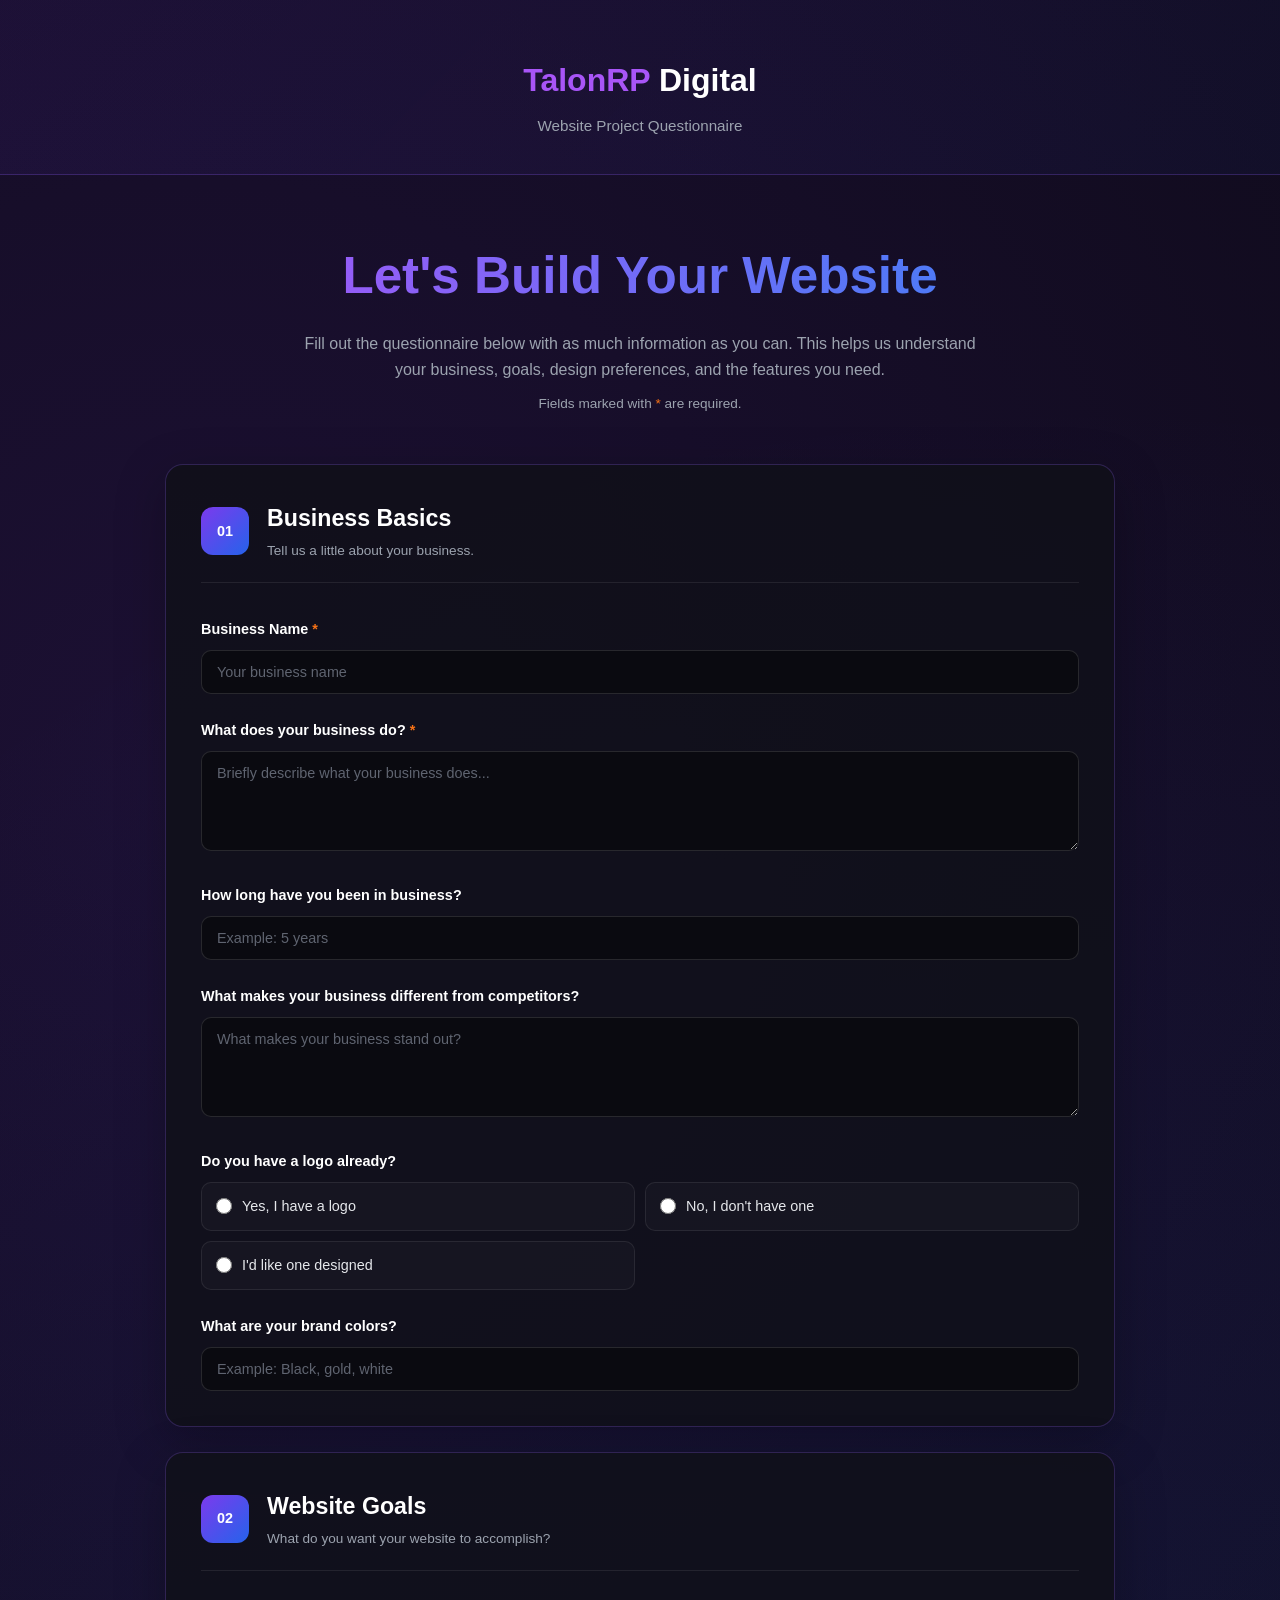
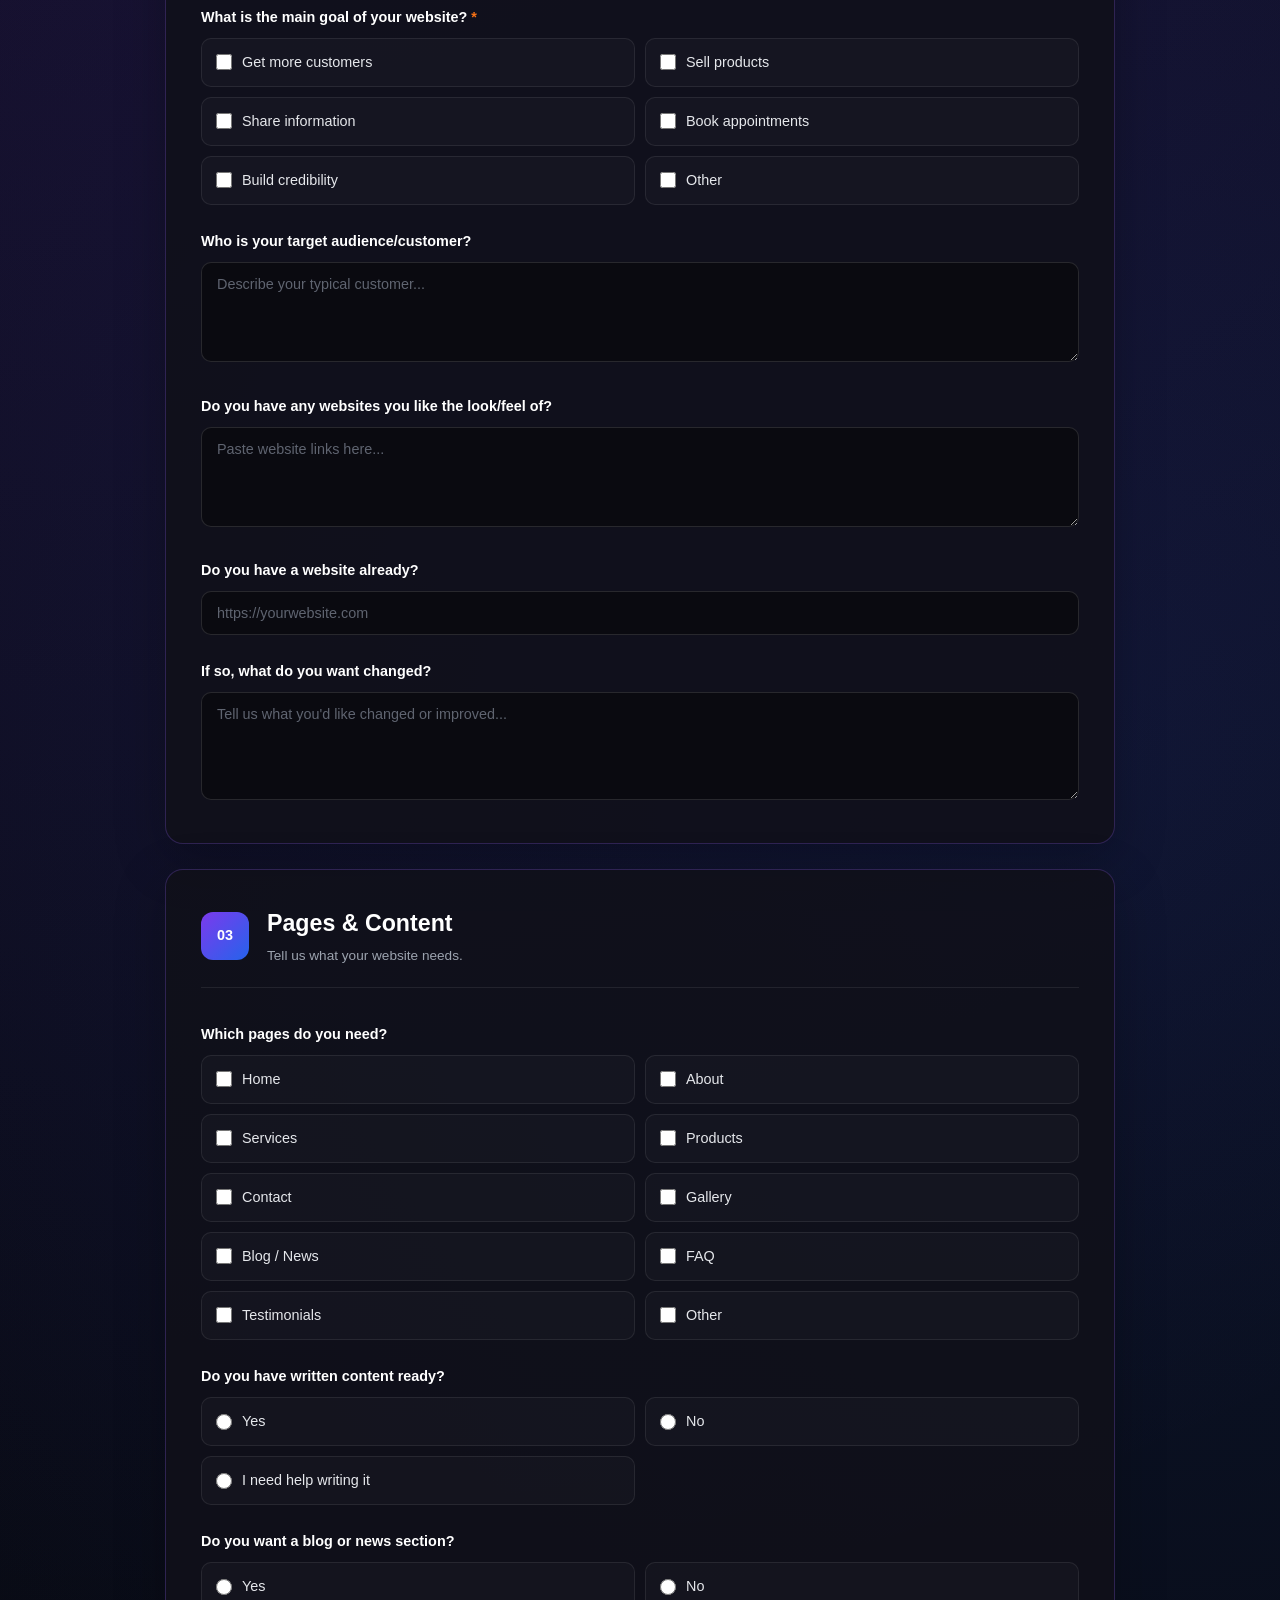
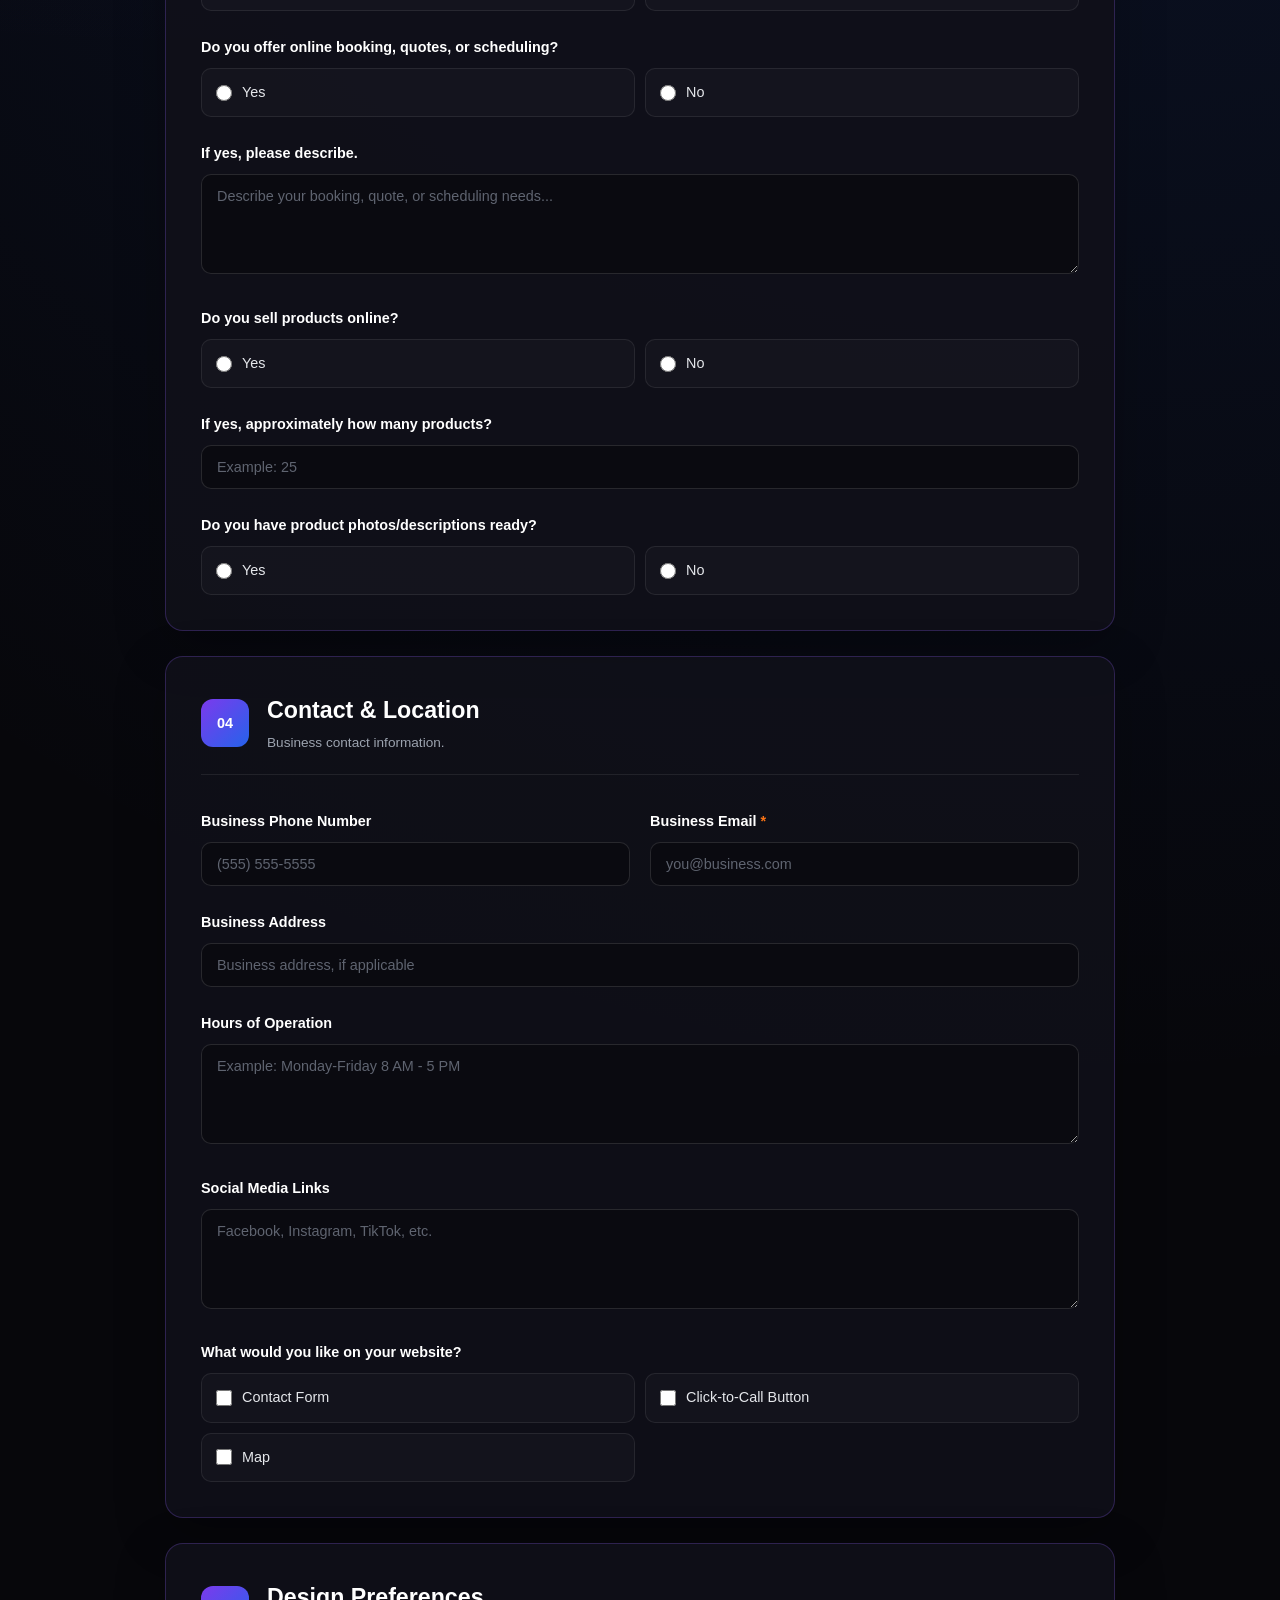
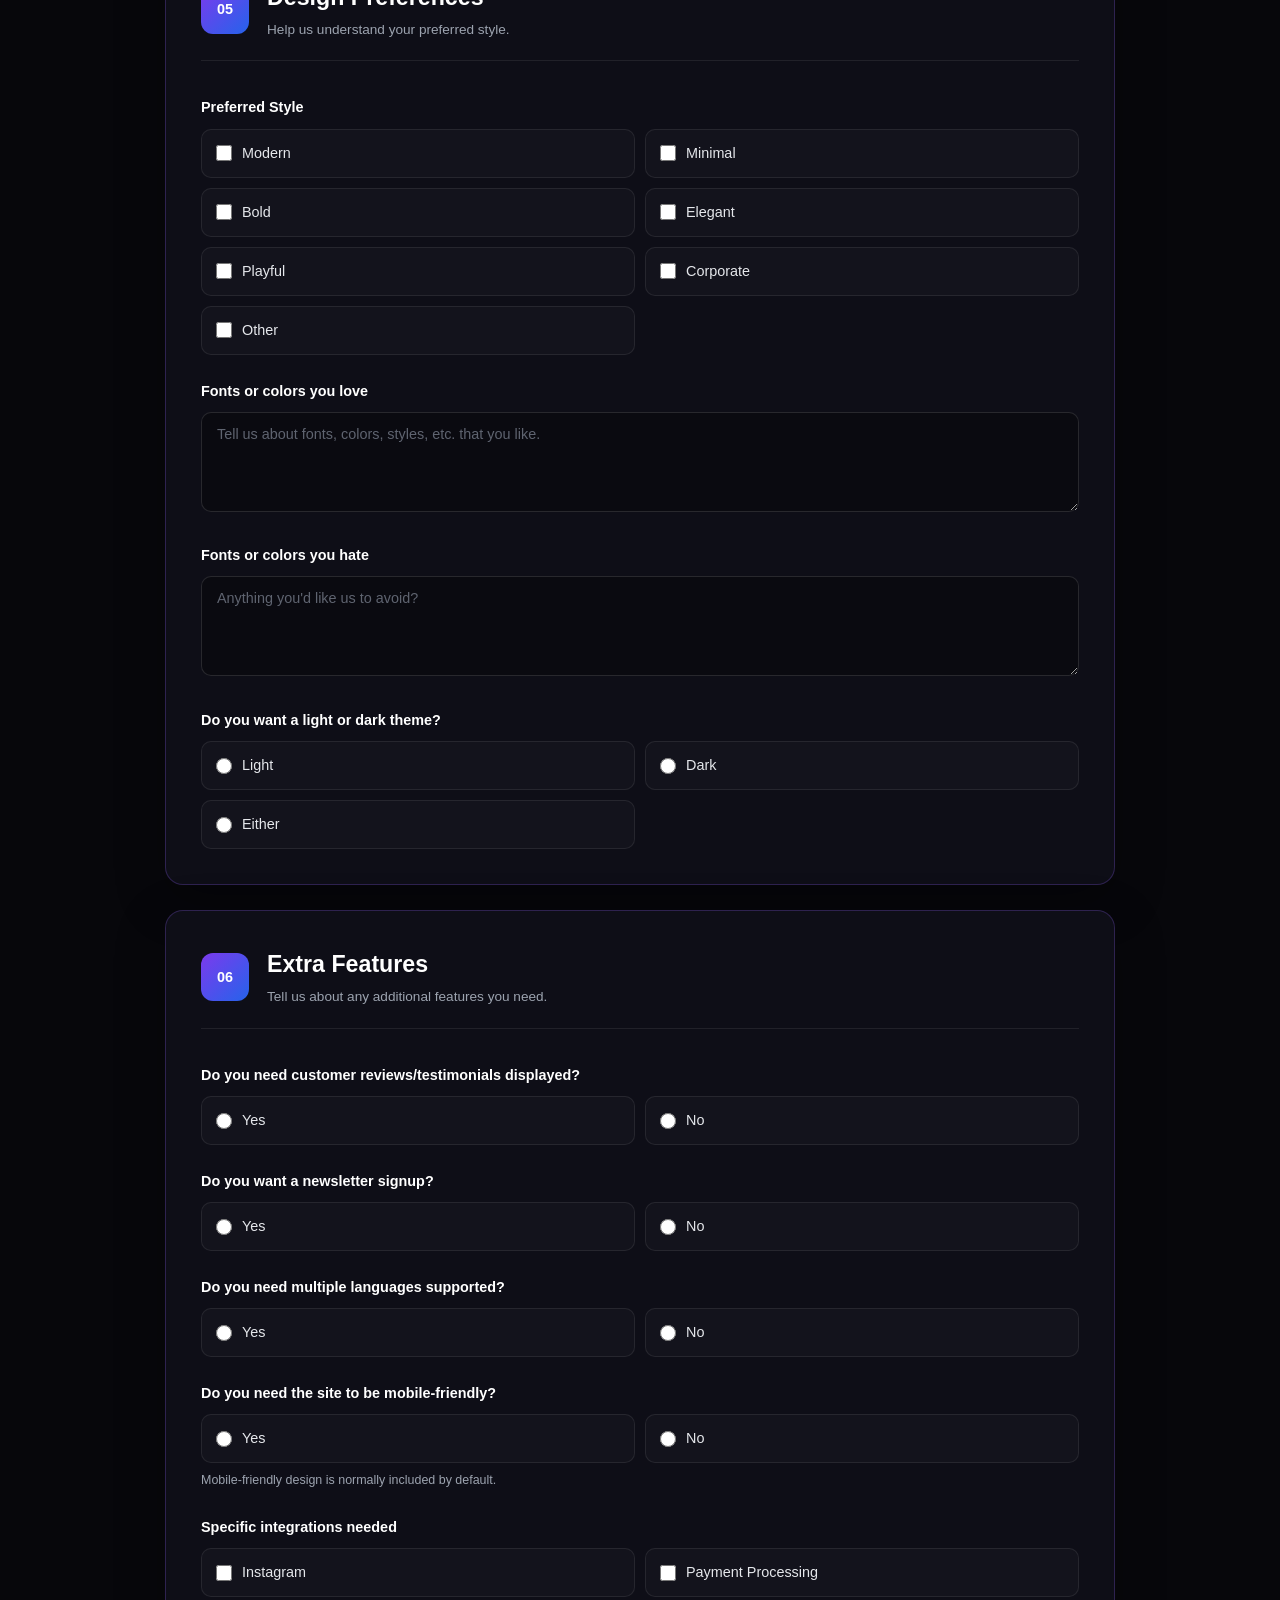
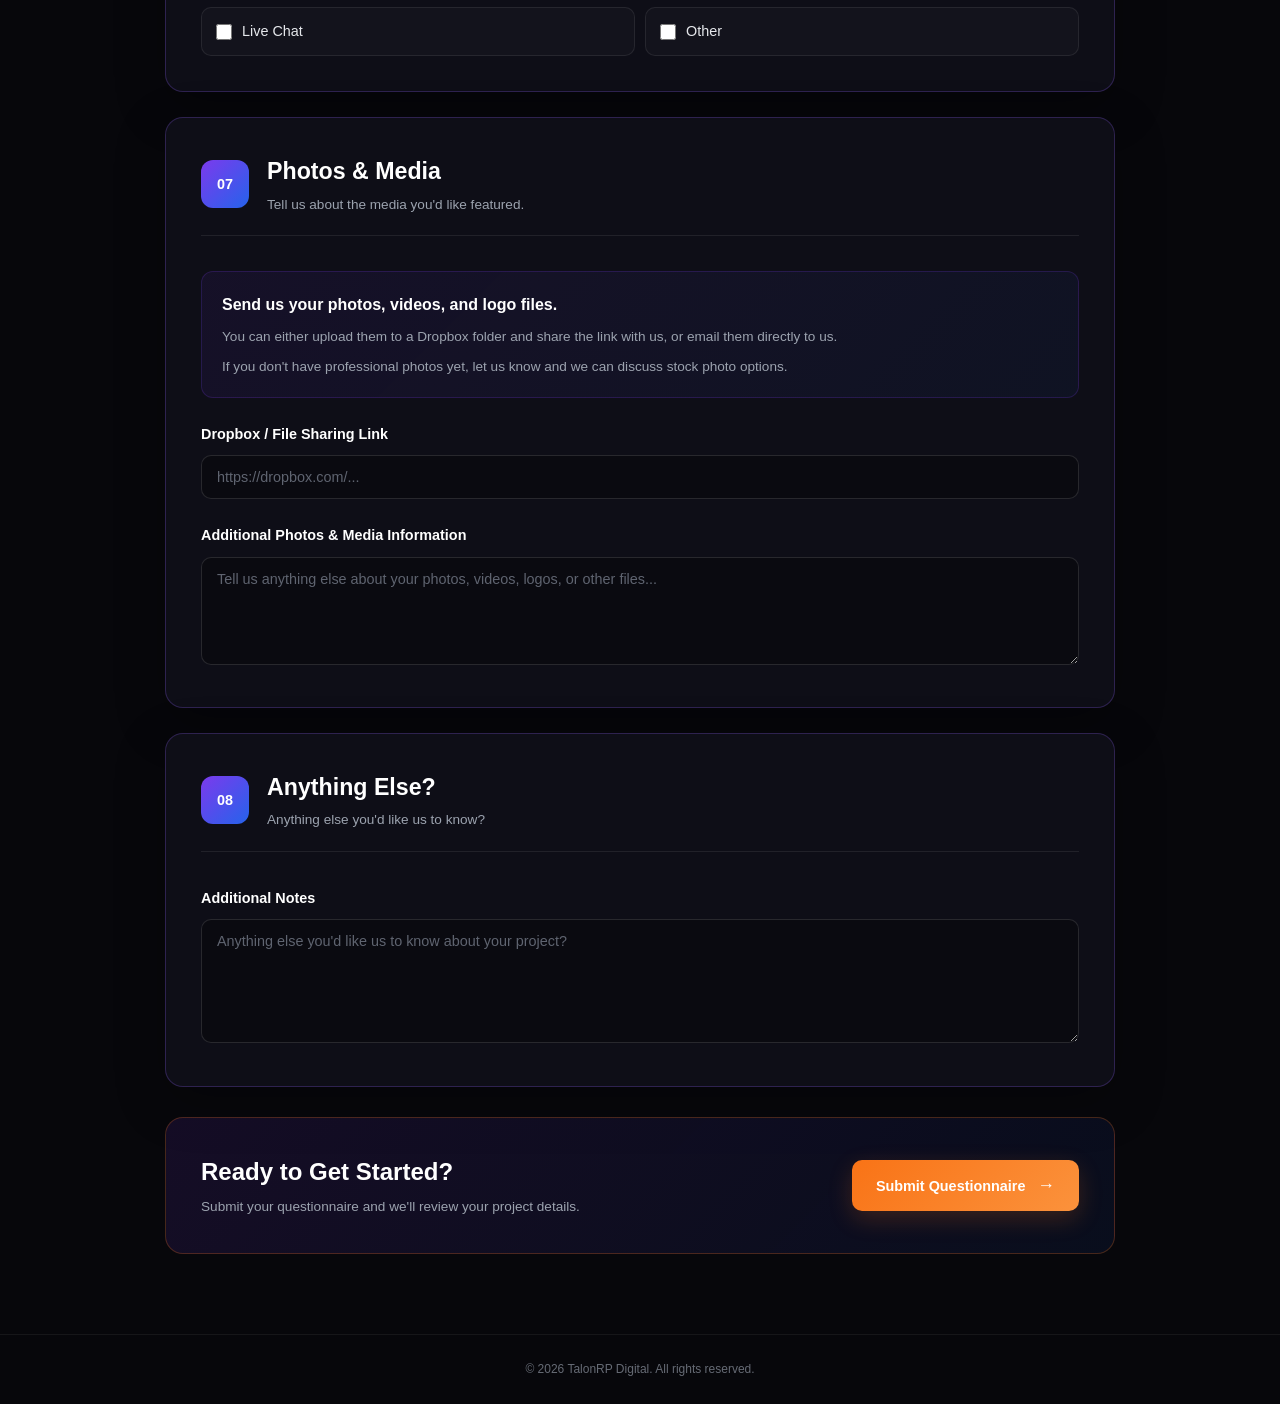
==== index.html @ 54137378 "add TalonRP Digital questionnaire" ====
<!DOCTYPE html>
<html lang="en">
<head>
    <meta charset="UTF-8">
    <meta name="viewport" content="width=device-width, initial-scale=1.0">

    <title>TalonRP Digital | Website Project Form</title>

    <link rel="stylesheet" href="style.css">
</head>

<body>

    <header class="form-header">
        <div class="logo">
            <span>TalonRP</span> Digital
        </div>

        <p>Website Project Questionnaire</p>
    </header>


    <main class="form-container">

        <section class="intro">
            <h1>Let's Build Your Website</h1>

            <p>
                Fill out the questionnaire below with as much information
                as you can. This helps us understand your business,
                goals, design preferences, and the features you need.
            </p>

            <p class="required-note">
                Fields marked with <span>*</span> are required.
            </p>
        </section>


    <form id="websiteForm" action="https://formspree.io/f/mbglyryg" method="POST">


            <!-- =========================
                 1. BUSINESS BASICS
            ========================== -->

            <section class="form-section">

                <div class="section-heading">
                    <span class="section-number">01</span>

                    <div>
                        <h2>Business Basics</h2>
                        <p>Tell us a little about your business.</p>
                    </div>
                </div>


                <div class="form-group">

                    <label for="businessName">
                        Business Name <span>*</span>
                    </label>

                    <input
                        type="text"
                        id="businessName"
                        name="businessName"
                        placeholder="Your business name"
                        required
                    >

                </div>


                <div class="form-group">

                    <label for="businessDescription">
                        What does your business do?
                        <span>*</span>
                    </label>

                    <textarea
                        id="businessDescription"
                        name="businessDescription"
                        placeholder="Briefly describe what your business does..."
                        rows="4"
                        required
                    ></textarea>

                </div>


                <div class="form-group">

                    <label for="yearsBusiness">
                        How long have you been in business?
                    </label>

                    <input
                        type="text"
                        id="yearsBusiness"
                        name="yearsBusiness"
                        placeholder="Example: 5 years"
                    >

                </div>


                <div class="form-group">

                    <label for="different">
                        What makes your business different from competitors?
                    </label>

                    <textarea
                        id="different"
                        name="different"
                        placeholder="What makes your business stand out?"
                        rows="4"
                    ></textarea>

                </div>


                <div class="form-group">

                    <label>
                        Do you have a logo already?
                    </label>

                    <div class="radio-group">

                        <label class="choice">
                            <input type="radio" name="logo" value="Yes">
                            <span>Yes, I have a logo</span>
                        </label>

                        <label class="choice">
                            <input type="radio" name="logo" value="No">
                            <span>No, I don't have one</span>
                        </label>

                        <label class="choice">
                            <input type="radio" name="logo" value="Need designed">
                            <span>I'd like one designed</span>
                        </label>

                    </div>

                </div>


                <div class="form-group">

                    <label for="brandColors">
                        What are your brand colors?
                    </label>

                    <input
                        type="text"
                        id="brandColors"
                        name="brandColors"
                        placeholder="Example: Black, gold, white"
                    >

                </div>

            </section>



            <!-- =========================
                 2. WEBSITE GOALS
            ========================== -->

            <section class="form-section">

                <div class="section-heading">
                    <span class="section-number">02</span>

                    <div>
                        <h2>Website Goals</h2>
                        <p>What do you want your website to accomplish?</p>
                    </div>
                </div>


                <div class="form-group">

                    <label>
                        What is the main goal of your website?
                        <span>*</span>
                    </label>

                    <div class="checkbox-group">

                        <label class="choice">
                            <input type="checkbox" name="websiteGoal" value="Get more customers">
                            <span>Get more customers</span>
                        </label>

                        <label class="choice">
                            <input type="checkbox" name="websiteGoal" value="Sell products">
                            <span>Sell products</span>
                        </label>

                        <label class="choice">
                            <input type="checkbox" name="websiteGoal" value="Share information">
                            <span>Share information</span>
                        </label>

                        <label class="choice">
                            <input type="checkbox" name="websiteGoal" value="Book appointments">
                            <span>Book appointments</span>
                        </label>

                        <label class="choice">
                            <input type="checkbox" name="websiteGoal" value="Build credibility">
                            <span>Build credibility</span>
                        </label>

                        <label class="choice">
                            <input type="checkbox" name="websiteGoal" value="Other">
                            <span>Other</span>
                        </label>

                    </div>

                </div>


                <div class="form-group">

                    <label for="targetAudience">
                        Who is your target audience/customer?
                    </label>

                    <textarea
                        id="targetAudience"
                        name="targetAudience"
                        placeholder="Describe your typical customer..."
                        rows="4"
                    ></textarea>

                </div>


                <div class="form-group">

                    <label for="inspiration">
                        Do you have any websites you like the look/feel of?
                    </label>

                    <textarea
                        id="inspiration"
                        name="inspiration"
                        placeholder="Paste website links here..."
                        rows="4"
                    ></textarea>

                </div>


                <div class="form-group">

                    <label for="existingWebsite">
                        Do you have a website already?
                    </label>

                    <input
                        type="url"
                        id="existingWebsite"
                        name="existingWebsite"
                        placeholder="https://yourwebsite.com"
                    >

                </div>


                <div class="form-group">

                    <label for="websiteChanges">
                        If so, what do you want changed?
                    </label>

                    <textarea
                        id="websiteChanges"
                        name="websiteChanges"
                        placeholder="Tell us what you'd like changed or improved..."
                        rows="5"
                    ></textarea>

                </div>

            </section>



            <!-- =========================
                 3. PAGES & CONTENT
            ========================== -->

            <section class="form-section">

                <div class="section-heading">
                    <span class="section-number">03</span>

                    <div>
                        <h2>Pages & Content</h2>
                        <p>Tell us what your website needs.</p>
                    </div>
                </div>


                <div class="form-group">

                    <label>
                        Which pages do you need?
                    </label>

                    <div class="checkbox-group">

                        <label class="choice">
                            <input type="checkbox" name="pages" value="Home">
                            <span>Home</span>
                        </label>

                        <label class="choice">
                            <input type="checkbox" name="pages" value="About">
                            <span>About</span>
                        </label>

                        <label class="choice">
                            <input type="checkbox" name="pages" value="Services">
                            <span>Services</span>
                        </label>

                        <label class="choice">
                            <input type="checkbox" name="pages" value="Products">
                            <span>Products</span>
                        </label>

                        <label class="choice">
                            <input type="checkbox" name="pages" value="Contact">
                            <span>Contact</span>
                        </label>

                        <label class="choice">
                            <input type="checkbox" name="pages" value="Gallery">
                            <span>Gallery</span>
                        </label>

                        <label class="choice">
                            <input type="checkbox" name="pages" value="Blog">
                            <span>Blog / News</span>
                        </label>

                        <label class="choice">
                            <input type="checkbox" name="pages" value="FAQ">
                            <span>FAQ</span>
                        </label>

                        <label class="choice">
                            <input type="checkbox" name="pages" value="Testimonials">
                            <span>Testimonials</span>
                        </label>

                        <label class="choice">
                            <input type="checkbox" name="pages" value="Other">
                            <span>Other</span>
                        </label>

                    </div>

                </div>


                <div class="form-group">

                    <label>
                        Do you have written content ready?
                    </label>

                    <div class="radio-group">

                        <label class="choice">
                            <input type="radio" name="contentReady" value="Yes">
                            <span>Yes</span>
                        </label>

                        <label class="choice">
                            <input type="radio" name="contentReady" value="No">
                            <span>No</span>
                        </label>

                        <label class="choice">
                            <input type="radio" name="contentReady" value="Need help">
                            <span>I need help writing it</span>
                        </label>

                    </div>

                </div>


                <div class="form-group">

                    <label>
                        Do you want a blog or news section?
                    </label>

                    <div class="radio-group">

                        <label class="choice">
                            <input type="radio" name="blog" value="Yes">
                            <span>Yes</span>
                        </label>

                        <label class="choice">
                            <input type="radio" name="blog" value="No">
                            <span>No</span>
                        </label>

                    </div>

                </div>


                <div class="form-group">

                    <label>
                        Do you offer online booking, quotes, or scheduling?
                    </label>

                    <div class="radio-group">

                        <label class="choice">
                            <input type="radio" name="booking" value="Yes">
                            <span>Yes</span>
                        </label>

                        <label class="choice">
                            <input type="radio" name="booking" value="No">
                            <span>No</span>
                        </label>

                    </div>

                </div>


                <div class="form-group">

                    <label for="bookingDescription">
                        If yes, please describe.
                    </label>

                    <textarea
                        id="bookingDescription"
                        name="bookingDescription"
                        placeholder="Describe your booking, quote, or scheduling needs..."
                        rows="4"
                    ></textarea>

                </div>


                <div class="form-group">

                    <label>
                        Do you sell products online?
                    </label>

                    <div class="radio-group">

                        <label class="choice">
                            <input type="radio" name="onlineStore" value="Yes">
                            <span>Yes</span>
                        </label>

                        <label class="choice">
                            <input type="radio" name="onlineStore" value="No">
                            <span>No</span>
                        </label>

                    </div>

                </div>


                <div class="form-group">

                    <label for="productCount">
                        If yes, approximately how many products?
                    </label>

                    <input
                        type="number"
                        id="productCount"
                        name="productCount"
                        min="0"
                        placeholder="Example: 25"
                    >

                </div>


                <div class="form-group">

                    <label>
                        Do you have product photos/descriptions ready?
                    </label>

                    <div class="radio-group">

                        <label class="choice">
                            <input type="radio" name="productContent" value="Yes">
                            <span>Yes</span>
                        </label>

                        <label class="choice">
                            <input type="radio" name="productContent" value="No">
                            <span>No</span>
                        </label>

                    </div>

                </div>

            </section>



            <!-- =========================
                 4. CONTACT & LOCATION
            ========================== -->

            <section class="form-section">

                <div class="section-heading">
                    <span class="section-number">04</span>

                    <div>
                        <h2>Contact & Location</h2>
                        <p>Business contact information.</p>
                    </div>
                </div>


                <div class="form-row">

                    <div class="form-group">

                        <label for="phone">
                            Business Phone Number
                        </label>

                        <input
                            type="tel"
                            id="phone"
                            name="phone"
                            placeholder="(555) 555-5555"
                        >

                    </div>


                    <div class="form-group">

                        <label for="email">
                            Business Email <span>*</span>
                        </label>

                        <input
                            type="email"
                            id="email"
                            name="email"
                            placeholder="you@business.com"
                            required
                        >

                    </div>

                </div>


                <div class="form-group">

                    <label for="address">
                        Business Address
                    </label>

                    <input
                        type="text"
                        id="address"
                        name="address"
                        placeholder="Business address, if applicable"
                    >

                </div>


                <div class="form-group">

                    <label for="hours">
                        Hours of Operation
                    </label>

                    <textarea
                        id="hours"
                        name="hours"
                        placeholder="Example: Monday-Friday 8 AM - 5 PM"
                        rows="4"
                    ></textarea>

                </div>


                <div class="form-group">

                    <label for="socialMedia">
                        Social Media Links
                    </label>

                    <textarea
                        id="socialMedia"
                        name="socialMedia"
                        placeholder="Facebook, Instagram, TikTok, etc."
                        rows="4"
                    ></textarea>

                </div>


                <div class="form-group">

                    <label>
                        What would you like on your website?
                    </label>

                    <div class="checkbox-group">

                        <label class="choice">
                            <input type="checkbox" name="contactFeatures" value="Contact Form">
                            <span>Contact Form</span>
                        </label>

                        <label class="choice">
                            <input type="checkbox" name="contactFeatures" value="Click to Call">
                            <span>Click-to-Call Button</span>
                        </label>

                        <label class="choice">
                            <input type="checkbox" name="contactFeatures" value="Map">
                            <span>Map</span>
                        </label>

                    </div>

                </div>

            </section>



            <!-- =========================
                 5. DESIGN PREFERENCES
            ========================== -->

            <section class="form-section">

                <div class="section-heading">
                    <span class="section-number">05</span>

                    <div>
                        <h2>Design Preferences</h2>
                        <p>Help us understand your preferred style.</p>
                    </div>
                </div>


                <div class="form-group">

                    <label>
                        Preferred Style
                    </label>

                    <div class="checkbox-group">

                        <label class="choice">
                            <input type="checkbox" name="style" value="Modern">
                            <span>Modern</span>
                        </label>

                        <label class="choice">
                            <input type="checkbox" name="style" value="Minimal">
                            <span>Minimal</span>
                        </label>

                        <label class="choice">
                            <input type="checkbox" name="style" value="Bold">
                            <span>Bold</span>
                        </label>

                        <label class="choice">
                            <input type="checkbox" name="style" value="Elegant">
                            <span>Elegant</span>
                        </label>

                        <label class="choice">
                            <input type="checkbox" name="style" value="Playful">
                            <span>Playful</span>
                        </label>

                        <label class="choice">
                            <input type="checkbox" name="style" value="Corporate">
                            <span>Corporate</span>
                        </label>

                        <label class="choice">
                            <input type="checkbox" name="style" value="Other">
                            <span>Other</span>
                        </label>

                    </div>

                </div>


                <div class="form-group">

                    <label for="favoriteFonts">
                        Fonts or colors you love
                    </label>

                    <textarea
                        id="favoriteFonts"
                        name="favoriteFonts"
                        placeholder="Tell us about fonts, colors, styles, etc. that you like."
                        rows="4"
                    ></textarea>

                </div>


                <div class="form-group">

                    <label for="avoidDesign">
                        Fonts or colors you hate
                    </label>

                    <textarea
                        id="avoidDesign"
                        name="avoidDesign"
                        placeholder="Anything you'd like us to avoid?"
                        rows="4"
                    ></textarea>

                </div>


                <div class="form-group">

                    <label>
                        Do you want a light or dark theme?
                    </label>

                    <div class="radio-group">

                        <label class="choice">
                            <input type="radio" name="theme" value="Light">
                            <span>Light</span>
                        </label>

                        <label class="choice">
                            <input type="radio" name="theme" value="Dark">
                            <span>Dark</span>
                        </label>

                        <label class="choice">
                            <input type="radio" name="theme" value="Either">
                            <span>Either</span>
                        </label>

                    </div>

                </div>

            </section>



            <!-- =========================
                 6. EXTRA FEATURES
            ========================== -->

            <section class="form-section">

                <div class="section-heading">
                    <span class="section-number">06</span>

                    <div>
                        <h2>Extra Features</h2>
                        <p>Tell us about any additional features you need.</p>
                    </div>
                </div>


                <div class="form-group">

                    <label>
                        Do you need customer reviews/testimonials displayed?
                    </label>

                    <div class="radio-group">

                        <label class="choice">
                            <input type="radio" name="testimonials" value="Yes">
                            <span>Yes</span>
                        </label>

                        <label class="choice">
                            <input type="radio" name="testimonials" value="No">
                            <span>No</span>
                        </label>

                    </div>

                </div>


                <div class="form-group">

                    <label>
                        Do you want a newsletter signup?
                    </label>

                    <div class="radio-group">

                        <label class="choice">
                            <input type="radio" name="newsletter" value="Yes">
                            <span>Yes</span>
                        </label>

                        <label class="choice">
                            <input type="radio" name="newsletter" value="No">
                            <span>No</span>
                        </label>

                    </div>

                </div>


                <div class="form-group">

                    <label>
                        Do you need multiple languages supported?
                    </label>

                    <div class="radio-group">

                        <label class="choice">
                            <input type="radio" name="languages" value="Yes">
                            <span>Yes</span>
                        </label>

                        <label class="choice">
                            <input type="radio" name="languages" value="No">
                            <span>No</span>
                        </label>

                    </div>

                </div>


                <div class="form-group">

                    <label>
                        Do you need the site to be mobile-friendly?
                    </label>

                    <div class="radio-group">

                        <label class="choice">
                            <input type="radio" name="mobile" value="Yes">
                            <span>Yes</span>
                        </label>

                        <label class="choice">
                            <input type="radio" name="mobile" value="No">
                            <span>No</span>
                        </label>

                    </div>

                    <p class="field-note">
                        Mobile-friendly design is normally included by default.
                    </p>

                </div>


                <div class="form-group">

                    <label>
                        Specific integrations needed
                    </label>

                    <div class="checkbox-group">

                        <label class="choice">
                            <input type="checkbox" name="integrations" value="Instagram">
                            <span>Instagram</span>
                        </label>

                        <label class="choice">
                            <input type="checkbox" name="integrations" value="Payment Processing">
                            <span>Payment Processing</span>
                        </label>

                        <label class="choice">
                            <input type="checkbox" name="integrations" value="Live Chat">
                            <span>Live Chat</span>
                        </label>

                        <label class="choice">
                            <input type="checkbox" name="integrations" value="Other">
                            <span>Other</span>
                        </label>

                    </div>

                </div>

            </section>



            <!-- =========================
                 7. PHOTOS & MEDIA
            ========================== -->

            <section class="form-section">

                <div class="section-heading">
                    <span class="section-number">07</span>

                    <div>
                        <h2>Photos & Media</h2>
                        <p>Tell us about the media you'd like featured.</p>
                    </div>
                </div>


                <div class="media-info">

                    <h3>Send us your photos, videos, and logo files.</h3>

                    <p>
                        You can either upload them to a Dropbox folder and
                        share the link with us, or email them directly to us.
                    </p>

                    <p>
                        If you don't have professional photos yet, let us know
                        and we can discuss stock photo options.
                    </p>

                </div>


                <div class="form-group">

                    <label for="dropbox">
                        Dropbox / File Sharing Link
                    </label>

                    <input
                        type="url"
                        id="dropbox"
                        name="dropbox"
                        placeholder="https://dropbox.com/..."
                    >

                </div>


                <div class="form-group">

                    <label for="mediaNotes">
                        Additional Photos & Media Information
                    </label>

                    <textarea
                        id="mediaNotes"
                        name="mediaNotes"
                        placeholder="Tell us anything else about your photos, videos, logos, or other files..."
                        rows="5"
                    ></textarea>

                </div>

            </section>



            <!-- =========================
                 FINAL NOTES
            ========================== -->

            <section class="form-section">

                <div class="section-heading">
                    <span class="section-number">08</span>

                    <div>
                        <h2>Anything Else?</h2>
                        <p>Anything else you'd like us to know?</p>
                    </div>
                </div>


                <div class="form-group">

                    <label for="additionalNotes">
                        Additional Notes
                    </label>

                    <textarea
                        id="additionalNotes"
                        name="additionalNotes"
                        placeholder="Anything else you'd like us to know about your project?"
                        rows="6"
                    ></textarea>

                </div>

            </section>



            <!-- SUBMIT -->

            <section class="submit-section">

                <div>

                    <h2>Ready to Get Started?</h2>

                    <p>
                        Submit your questionnaire and we'll review your
                        project details.
                    </p>

                </div>


                <button type="submit" class="submit-button">
                    Submit Questionnaire
                    <span>→</span>
                </button>

            </section>


        </form>

    </main>


    <footer class="form-footer">

        <p>
            © 2026 TalonRP Digital. All rights reserved.
        </p>

    </footer>


    <script src="script.js"></script>

</body>
</html>
---- style.css ----
/* =========================
   TALONRP DIGITAL
   WEBSITE PROJECT FORM
========================= */

:root {
    --black: #07070b;
    --dark: #0d0d14;
    --card: #11111a;

    --purple: #7c3aed;
    --purple-light: #a855f7;

    --blue: #2563eb;
    --blue-light: #3b82f6;

    --orange: #f97316;
    --orange-light: #fb923c;

    --white: #ffffff;
    --text: #e5e7eb;
    --muted: #9ca3af;

    --border: rgba(139, 92, 246, 0.25);
}


/* RESET */

* {
    margin: 0;
    padding: 0;
    box-sizing: border-box;
}


html {
    scroll-behavior: smooth;
}


body {
    font-family: "Lucida Sans", "Segoe UI", sans-serif;

    background:
        radial-gradient(circle at 15% 10%,
            rgba(124, 58, 237, 0.18),
            transparent 35%),
        radial-gradient(circle at 85% 30%,
            rgba(37, 99, 235, 0.15),
            transparent 35%),
        var(--black);

    color: var(--text);

    min-height: 100vh;

    line-height: 1.6;
}


/* =========================
   HEADER
========================= */

.form-header {
    text-align: center;

    padding: 55px 20px 35px;

    border-bottom: 1px solid var(--border);

    background:
        linear-gradient(135deg,
            rgba(124, 58, 237, 0.08),
            rgba(37, 99, 235, 0.05));
}


.logo {
    font-size: 2rem;

    font-weight: 700;

    color: var(--white);

    margin-bottom: 8px;
}


.logo span {
    color: var(--purple-light);
}


.form-header p {
    color: var(--muted);

    font-size: 0.95rem;
}


/* =========================
   MAIN
========================= */

.form-container {
    width: min(100% - 40px, 950px);

    margin: 0 auto;

    padding: 60px 0 80px;
}


/* =========================
   INTRO
========================= */

.intro {
    text-align: center;

    margin-bottom: 50px;
}


.intro h1 {
    font-size: clamp(2rem, 5vw, 3.2rem);

    color: var(--white);

    margin-bottom: 15px;

    background: linear-gradient(90deg,
            var(--purple-light),
            var(--blue-light));

    -webkit-background-clip: text;
    background-clip: text;
    -webkit-text-fill-color: transparent;
}


.intro p {
    max-width: 700px;

    margin: 0 auto 10px;

    color: var(--muted);
}


.required-note {
    font-size: 0.85rem;
}


.required-note span,
label span {
    color: var(--orange);
}


/* =========================
   FORM SECTIONS
========================= */

.form-section {
    background: rgba(17, 17, 26, 0.88);

    border: 1px solid var(--border);

    border-radius: 18px;

    padding: 35px;

    margin-bottom: 25px;

    box-shadow:
        0 15px 50px rgba(0, 0, 0, 0.25);
}


.section-heading {
    display: flex;

    align-items: center;

    gap: 18px;

    margin-bottom: 35px;

    padding-bottom: 20px;

    border-bottom: 1px solid rgba(255, 255, 255, 0.08);
}


.section-number {
    display: flex;

    align-items: center;
    justify-content: center;

    width: 48px;
    height: 48px;

    flex-shrink: 0;

    border-radius: 12px;

    background: linear-gradient(135deg,
            var(--purple),
            var(--blue));

    color: var(--white);

    font-weight: 700;

    font-size: 0.9rem;
}


.section-heading h2 {
    color: var(--white);

    font-size: 1.45rem;

    margin-bottom: 3px;
}


.section-heading p {
    color: var(--muted);

    font-size: 0.85rem;
}


/* =========================
   FORM GROUPS
========================= */

.form-group {
    margin-bottom: 25px;
}


.form-group:last-child {
    margin-bottom: 0;
}


.form-row {
    display: grid;

    grid-template-columns: 1fr 1fr;

    gap: 20px;
}


label {
    display: block;

    color: var(--white);

    font-size: 0.9rem;

    font-weight: 600;

    margin-bottom: 9px;
}


input[type="text"],
input[type="email"],
input[type="tel"],
input[type="url"],
input[type="number"],
textarea {
    width: 100%;

    border: 1px solid rgba(255, 255, 255, 0.12);

    border-radius: 10px;

    background: #0a0a10;

    color: var(--white);

    padding: 13px 15px;

    font-family: inherit;

    font-size: 0.9rem;

    outline: none;

    transition: 0.25s ease;
}


textarea {
    resize: vertical;

    min-height: 100px;
}


input::placeholder,
textarea::placeholder {
    color: #5f6470;
}


input:focus,
textarea:focus {
    border-color: var(--purple-light);

    box-shadow:
        0 0 0 3px rgba(124, 58, 237, 0.12),
        0 0 20px rgba(124, 58, 237, 0.08);
}


/* =========================
   CHOICES
========================= */

.radio-group,
.checkbox-group {
    display: grid;

    grid-template-columns: repeat(2, 1fr);

    gap: 10px;
}


.choice {
    display: flex;

    align-items: center;

    gap: 10px;

    padding: 12px 14px;

    margin: 0;

    border: 1px solid rgba(255, 255, 255, 0.08);

    border-radius: 10px;

    background: rgba(255, 255, 255, 0.025);

    cursor: pointer;

    font-weight: 400;

    transition: 0.2s ease;
}


.choice:hover {
    border-color: rgba(124, 58, 237, 0.5);

    background: rgba(124, 58, 237, 0.07);
}


.choice input {
    accent-color: var(--purple-light);

    width: 16px;
    height: 16px;

    flex-shrink: 0;
}


.choice span {
    color: var(--text);
}


/* =========================
   FIELD NOTE
========================= */

.field-note {
    color: var(--muted);

    font-size: 0.78rem;

    margin-top: 8px;
}


/* =========================
   MEDIA INFO
========================= */

.media-info {
    padding: 20px;

    margin-bottom: 25px;

    border-radius: 12px;

    background:
        linear-gradient(135deg,
            rgba(124, 58, 237, 0.08),
            rgba(37, 99, 235, 0.06));

    border: 1px solid rgba(124, 58, 237, 0.2);
}


.media-info h3 {
    color: var(--white);

    margin-bottom: 8px;

    font-size: 1rem;
}


.media-info p {
    color: var(--muted);

    font-size: 0.85rem;

    margin-bottom: 8px;
}


.media-info p:last-child {
    margin-bottom: 0;
}


/* =========================
   SUBMIT
========================= */

.submit-section {
    display: flex;

    align-items: center;

    justify-content: space-between;

    gap: 30px;

    padding: 35px;

    margin-top: 30px;

    border-radius: 18px;

    border: 1px solid rgba(249, 115, 22, 0.25);

    background:
        linear-gradient(135deg,
            rgba(124, 58, 237, 0.12),
            rgba(37, 99, 235, 0.08));
}


.submit-section h2 {
    color: var(--white);

    margin-bottom: 5px;
}


.submit-section p {
    color: var(--muted);

    font-size: 0.85rem;
}


.submit-button {
    border: none;

    border-radius: 10px;

    background:
        linear-gradient(135deg,
            var(--orange),
            var(--orange-light));

    color: var(--white);

    padding: 15px 24px;

    font-family: inherit;

    font-size: 0.9rem;

    font-weight: 700;

    cursor: pointer;

    white-space: nowrap;

    box-shadow:
        0 8px 25px rgba(249, 115, 22, 0.2);

    transition: 0.25s ease;
}


.submit-button span {
    margin-left: 8px;

    font-size: 1.1rem;
}


.submit-button:hover {
    transform: translateY(-2px);

    box-shadow:
        0 12px 30px rgba(249, 115, 22, 0.3);
}


.submit-button:active {
    transform: translateY(0);
}

/* =========================
   SUCCESS MESSAGE
========================= */

.success-message {
    display: none;

    width: 100%;

    min-height: 350px;

    padding: 60px 30px;

    margin: 0 auto;

    border-radius: 20px;

    border: 1px solid rgba(124, 58, 237, 0.35);

    background:
        radial-gradient(circle at 50% 0%,
            rgba(124, 58, 237, 0.18),
            transparent 55%),
        var(--card);

    box-shadow:
        0 20px 60px rgba(0, 0, 0, 0.4);

    text-align: center;

    align-items: center;
    justify-content: center;

    flex-direction: column;
}


.success-message.show {
    display: flex;
}


.success-icon {
    display: flex;

    align-items: center;
    justify-content: center;

    width: 80px;
    height: 80px;

    margin-bottom: 25px;

    border-radius: 50%;

    background:
        linear-gradient(135deg,
            var(--purple),
            var(--blue));

    color: var(--white);

    font-size: 2.4rem;

    box-shadow:
        0 0 35px rgba(124, 58, 237, 0.35);
}


.success-message h2 {
    color: var(--white);

    font-size: 1.7rem;

    margin-bottom: 10px;
}


.success-message p {
    max-width: 600px;

    margin: 0 auto;

    color: var(--muted);

    font-size: 0.95rem;
}

/* =========================
   FOOTER
========================= */

.form-footer {
    text-align: center;

    padding: 25px 20px;

    border-top: 1px solid rgba(255, 255, 255, 0.06);

    color: #666b75;

    font-size: 0.75rem;
}


/* =========================
   MOBILE
========================= */

@media (max-width: 700px) {

    .form-container {
        width: min(100% - 24px, 950px);

        padding-top: 40px;
    }


    .form-header {
        padding: 40px 20px 30px;
    }


    .logo {
        font-size: 1.6rem;
    }


    .form-section {
        padding: 25px 20px;

        border-radius: 14px;
    }


    .section-heading {
        align-items: flex-start;
    }


    .section-number {
        width: 42px;
        height: 42px;
    }


    .section-heading h2 {
        font-size: 1.2rem;
    }


    .form-row {
        grid-template-columns: 1fr;

        gap: 0;
    }


    .radio-group,
    .checkbox-group {
        grid-template-columns: 1fr;
    }


    .submit-section {
        flex-direction: column;

        align-items: stretch;

        text-align: center;

        padding: 28px 20px;
    }


    .submit-button {
        width: 100%;
    }
}

/* =========================
   THANK YOU PAGE
========================= */

.thank-you-page {
    min-height: 100vh;

    display: flex;

    align-items: center;

    justify-content: center;

    padding: 30px;
}


.thank-you-card {
    width: min(100%, 700px);

    padding: 70px 40px;

    text-align: center;

    border-radius: 22px;

    border: 1px solid rgba(124, 58, 237, 0.35);

    background:
        radial-gradient(circle at 50% 0%,
            rgba(124, 58, 237, 0.20),
            transparent 55%),
        var(--card);

    box-shadow:
        0 25px 70px rgba(0, 0, 0, 0.45);
}


.thank-you-card .success-icon {
    margin: 0 auto 25px;

    width: 85px;
    height: 85px;

    display: flex;

    align-items: center;
    justify-content: center;

    border-radius: 50%;

    background:
        linear-gradient(135deg,
            var(--purple),
            var(--blue));

    color: white;

    font-size: 2.5rem;

    box-shadow:
        0 0 40px rgba(124, 58, 237, 0.35);
}


.thank-you-label {
    color: var(--purple-light);

    font-size: 0.8rem;

    font-weight: 700;

    letter-spacing: 3px;

    margin-bottom: 10px;
}


.thank-you-card h1 {
    color: white;

    font-size: clamp(2rem, 5vw, 3rem);

    margin-bottom: 20px;
}


.thank-you-text {
    max-width: 580px;

    margin: 0 auto 12px;

    color: var(--muted);

    font-size: 0.95rem;
}


.back-button {
    display: inline-block;

    margin-top: 25px;

    padding: 14px 25px;

    border-radius: 10px;

    background:
        linear-gradient(135deg,
            var(--orange),
            var(--orange-light));

    color: white;

    text-decoration: none;

    font-weight: 700;

    transition: 0.25s ease;
}


.back-button:hover {
    transform: translateY(-2px);

    box-shadow:
        0 10px 30px rgba(249, 115, 22, 0.3);
}


@media (max-width: 600px) {

    .thank-you-page {
        padding: 20px;
    }

    .thank-you-card {
        padding: 50px 25px;
    }

}
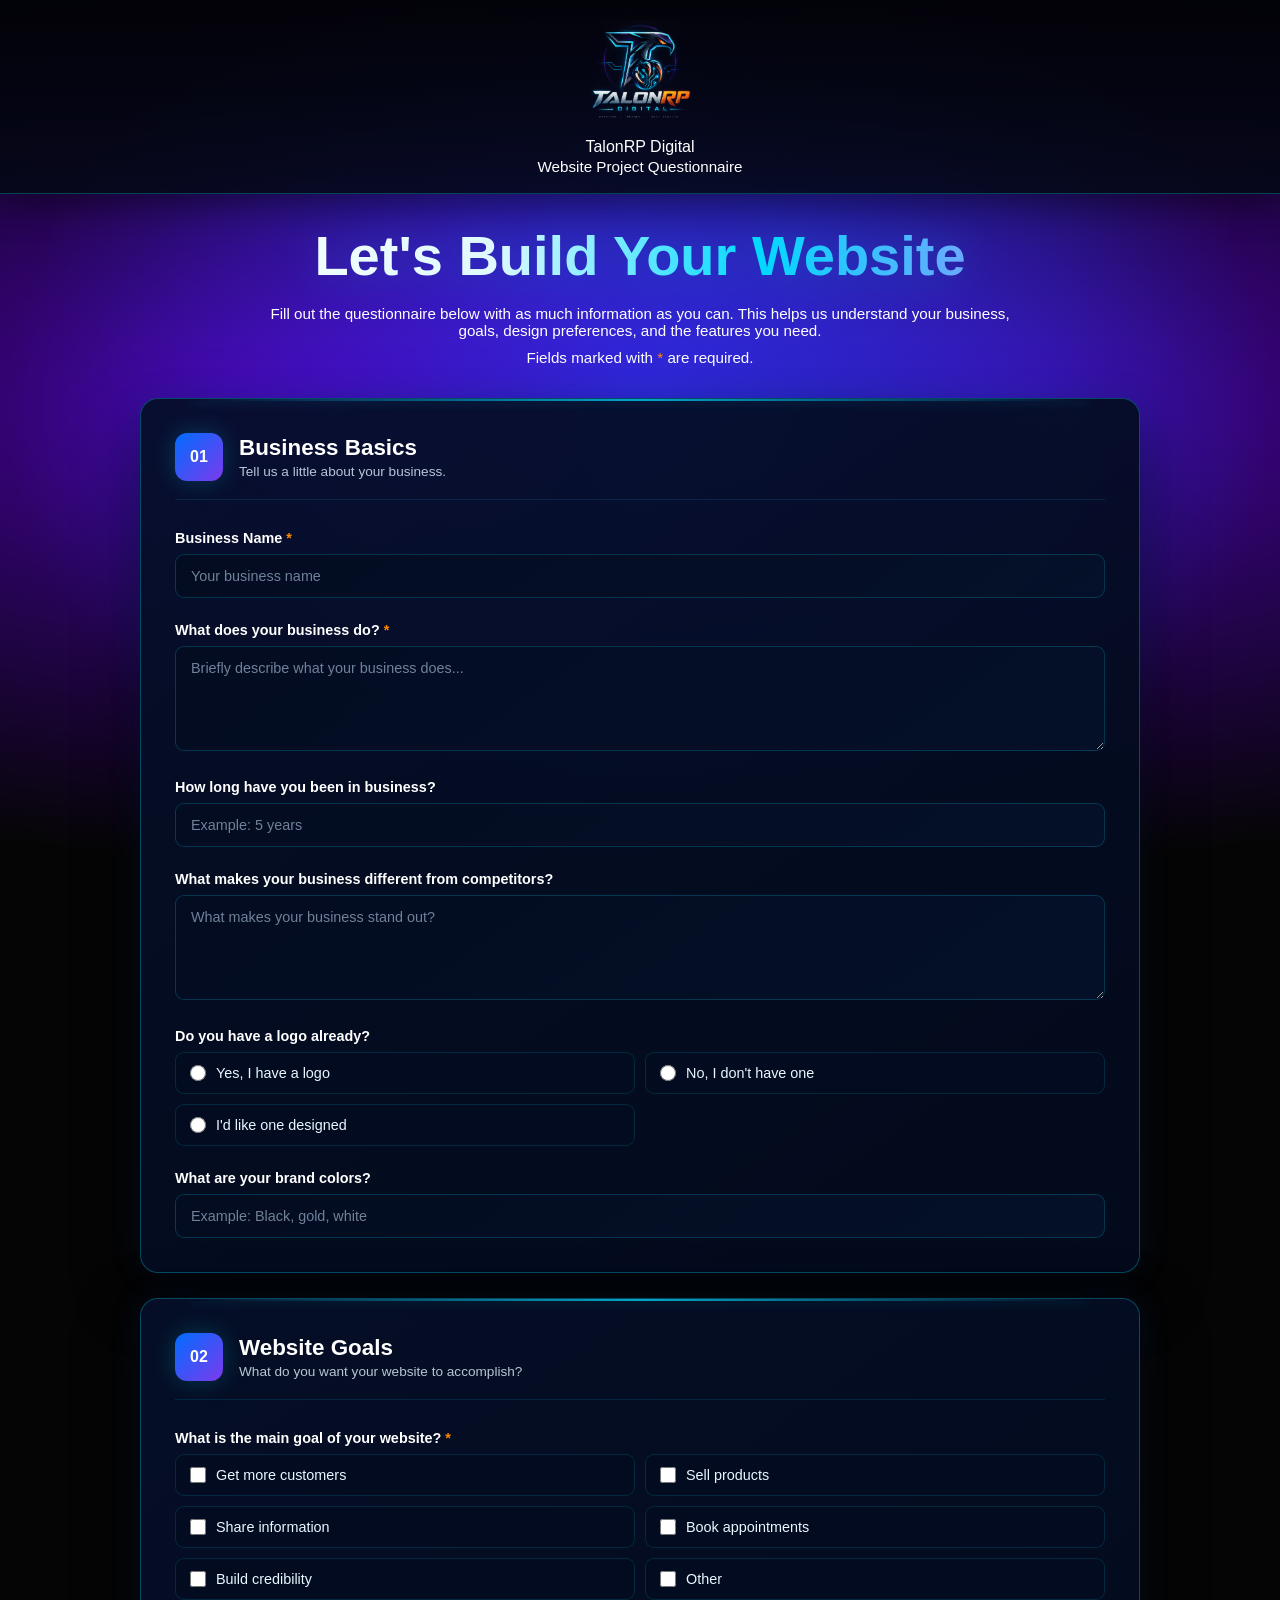
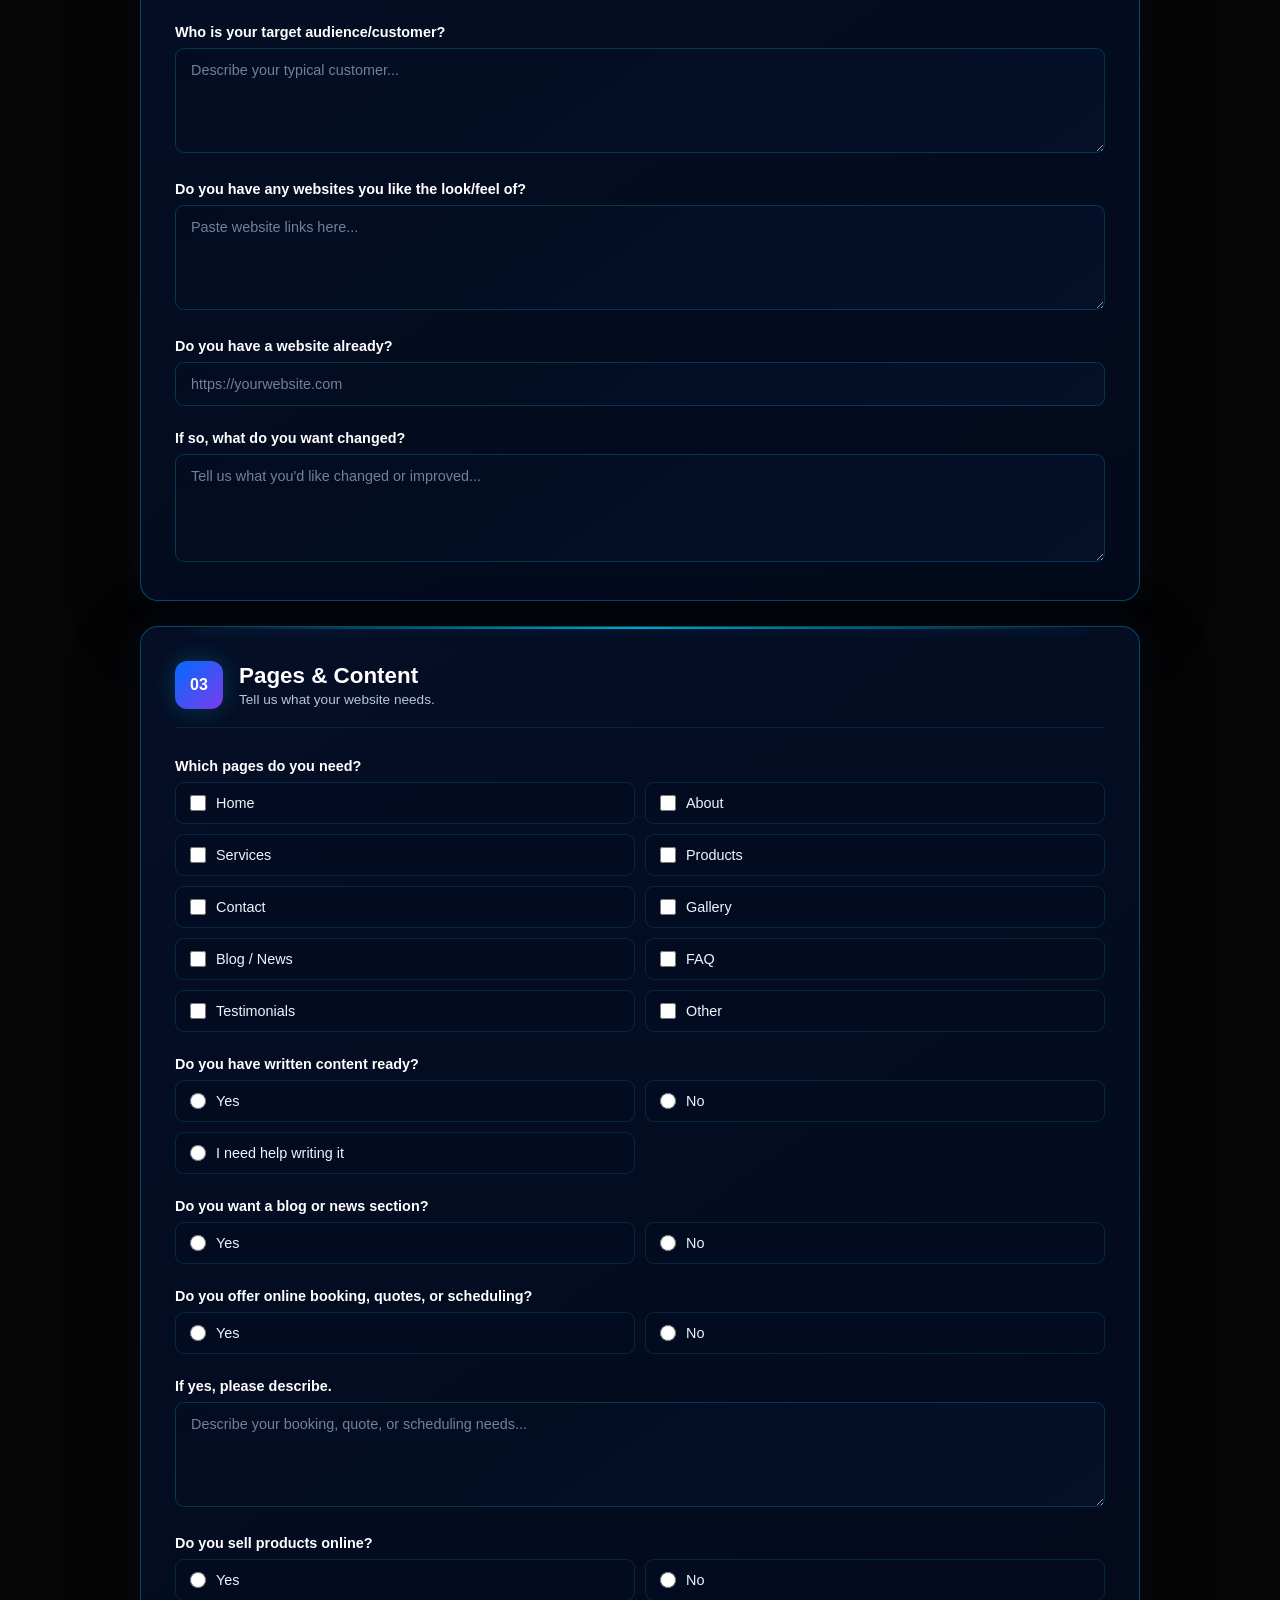
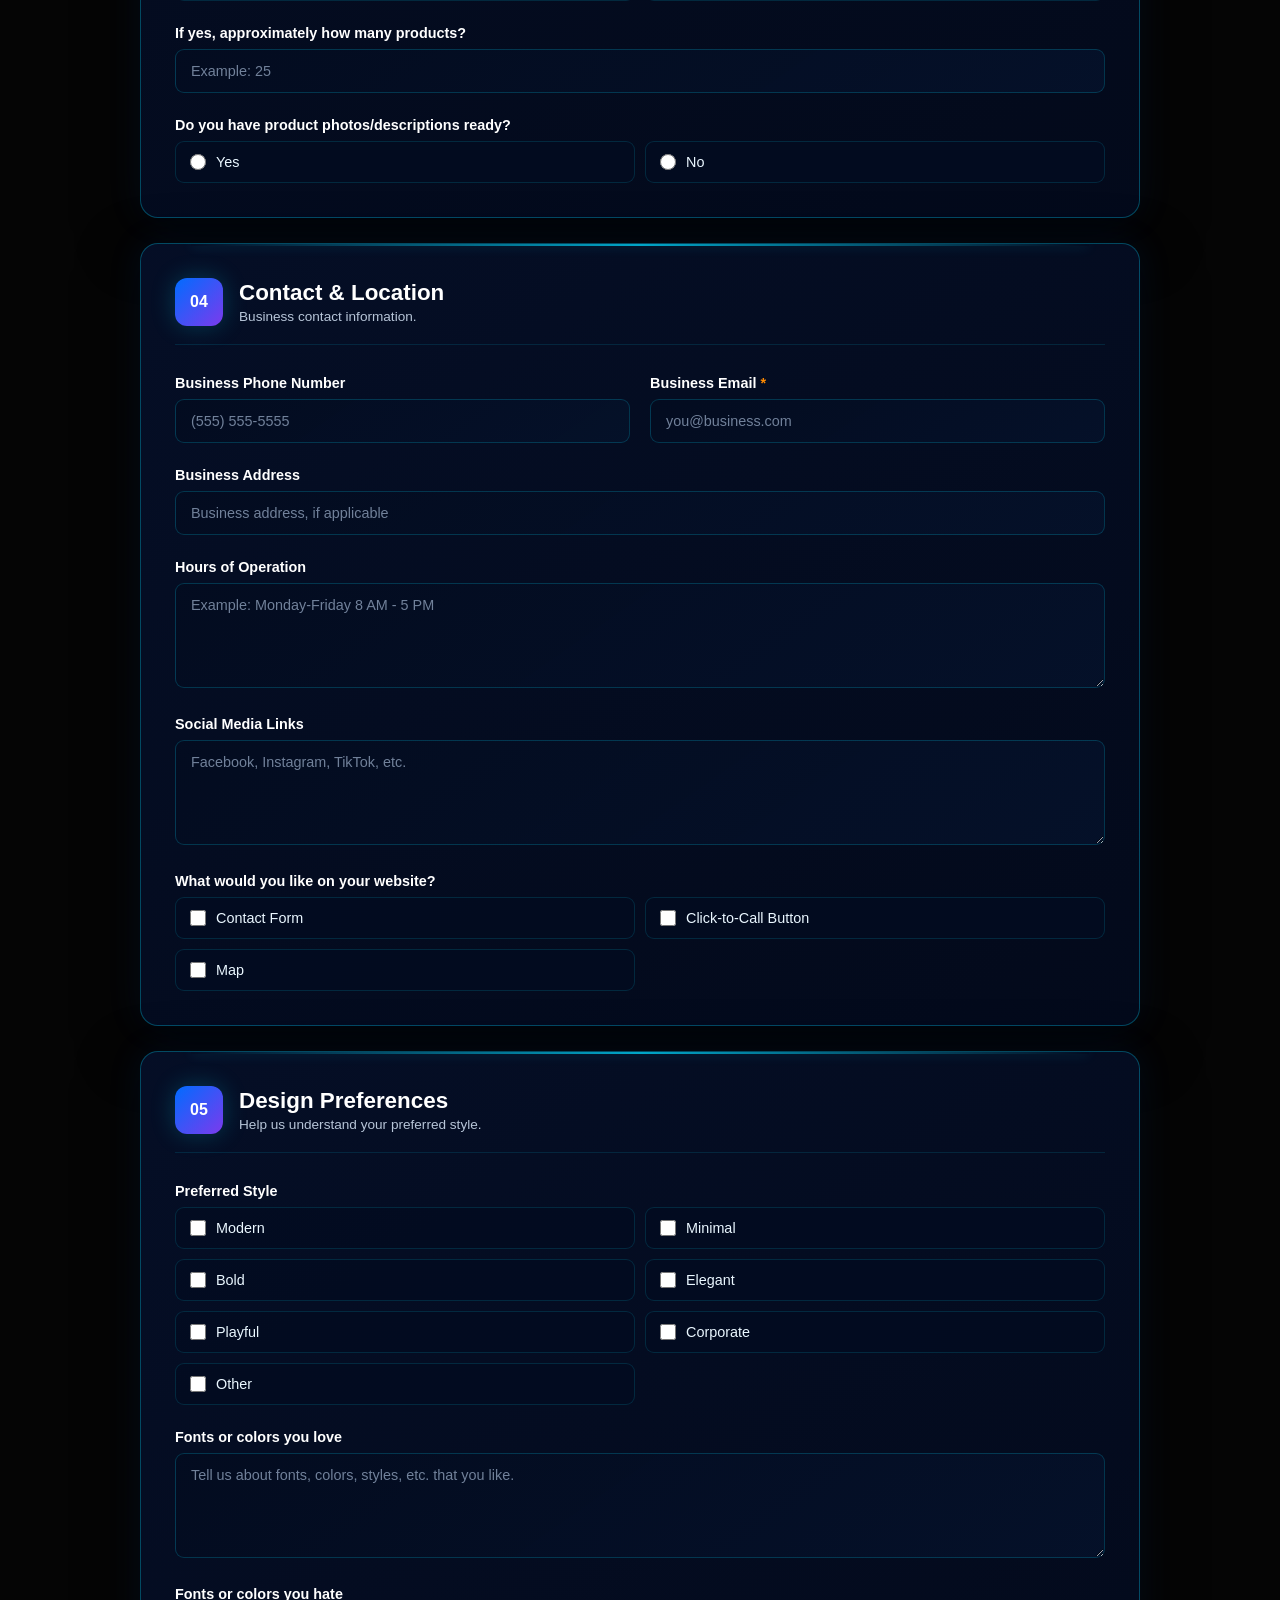
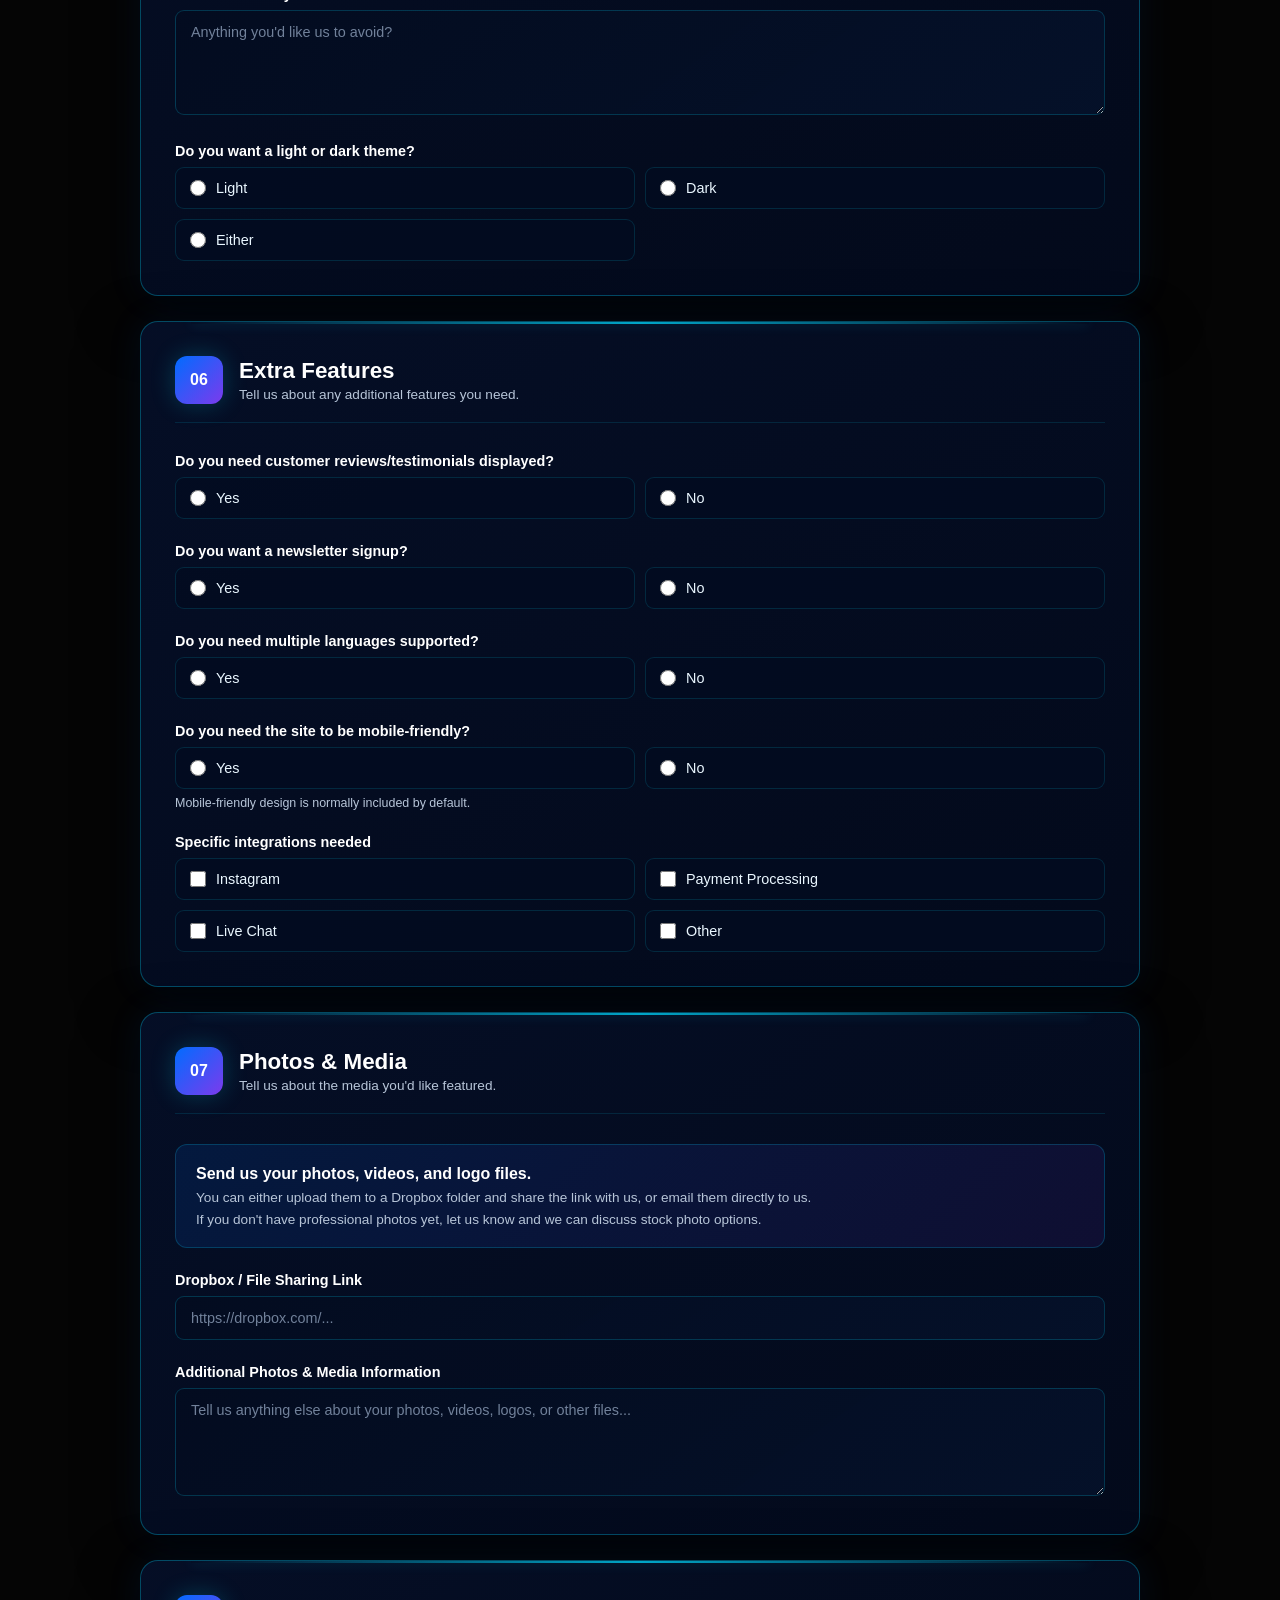
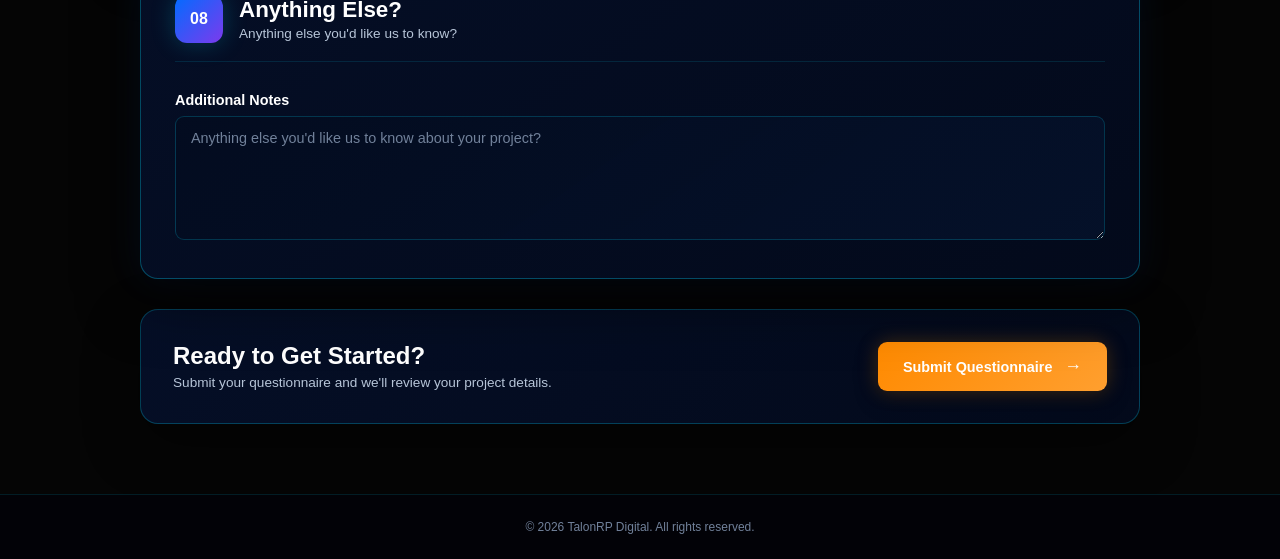
==== commit bbc1a707: "Update TalonRP Questionnaire" ====
--- a/index.html
+++ b/index.html
@@ -12,7 +12,11 @@
 <body>
 
     <header class="form-header">
-        <div class="logo">
+        <img
+        src="TalonRPLogo.png"
+        alt="TalonRP Digital"
+        class="form-logo"
+>
             <span>TalonRP</span> Digital
         </div>
 
--- a/style.css
+++ b/style.css
@@ -1,31 +1,46 @@
-/* =========================
+/* =========================================================
    TALONRP DIGITAL
-   WEBSITE PROJECT FORM
-========================= */
+   WEBSITE PROJECT QUESTIONNAIRE
+   HOMEPAGE-MATCHED DESIGN
+========================================================= */
+
+
+/* =========================================================
+   COLORS
+========================================================= */
 
 :root {
-    --black: #07070b;
-    --dark: #0d0d14;
-    --card: #11111a;
+
+    --black: #020208;
+    --navy: #05091a;
+    --navy-light: #071535;
+
+    --card: rgba(5, 15, 40, 0.92);
+    --card-light: rgba(8, 23, 55, 0.95);
+
+    --input: rgba(3, 12, 32, 0.90);
+
+    --blue: #00d9ff;
+    --blue-light: #39e7ff;
+    --blue-dark: #006cff;
 
     --purple: #7c3aed;
     --purple-light: #a855f7;
 
-    --blue: #2563eb;
-    --blue-light: #3b82f6;
-
-    --orange: #f97316;
-    --orange-light: #fb923c;
+    --orange: #ff8a00;
+    --orange-light: #ffa733;
 
     --white: #ffffff;
-    --text: #e5e7eb;
-    --muted: #9ca3af;
-
-    --border: rgba(139, 92, 246, 0.25);
-}
-
-
-/* RESET */
+    --text: #eaf7ff;
+    --muted: #b7c5d8;
+
+    --border: rgba(0, 217, 255, 0.32);
+}
+
+
+/* =========================================================
+   RESET
+========================================================= */
 
 * {
     margin: 0;
@@ -40,305 +55,469 @@
 
 
 body {
-    font-family: "Lucida Sans", "Segoe UI", sans-serif;
-
-    background:
-        radial-gradient(circle at 15% 10%,
-            rgba(124, 58, 237, 0.18),
-            transparent 35%),
-        radial-gradient(circle at 85% 30%,
-            rgba(37, 99, 235, 0.15),
-            transparent 35%),
-        var(--black);
-
-    color: var(--text);
-
-    min-height: 100vh;
-
-    line-height: 1.6;
-}
-
-
-/* =========================
-   HEADER
-========================= */
+    margin: 0;
+
+    font-family: Arial, Helvetica, sans-serif;
+
+    background:
+        radial-gradient(ellipse at 20% 45%,
+            rgba(110, 0, 255, 0.60),
+            transparent 65%),
+        radial-gradient(ellipse at 50% 45%,
+            rgba(0, 90, 255, 0.70),
+            transparent 70%),
+        radial-gradient(ellipse at 80% 45%,
+            rgba(110, 0, 255, 0.60),
+            transparent 65%),
+        #050505;
+
+    background-attachment: fixed;
+    background-size: 100% 100%;
+
+    color: white;
+}
+
+
+/* =========================================================
+   HEADER / LOGO AREA
+========================================================= */
 
 .form-header {
+
     text-align: center;
 
-    padding: 55px 20px 35px;
-
-    border-bottom: 1px solid var(--border);
-
-    background:
-        linear-gradient(135deg,
-            rgba(124, 58, 237, 0.08),
-            rgba(37, 99, 235, 0.05));
+    padding: 20px 20px 16px;
+
+    background:
+
+        linear-gradient(180deg,
+            rgba(2, 2, 8, 0.96),
+            rgba(3, 8, 22, 0.88));
+
+    border-bottom:
+        1px solid rgba(0, 217, 255, 0.30);
+
+    box-shadow:
+        0 8px 35px rgba(0, 0, 0, 0.45);
+}
+
+
+.form-logo {
+
+    display: block;
+
+    width: 110px;
+
+    height: auto;
+
+    margin: 0 auto 8px;
+
+    mix-blend-mode: screen;
+}
+
+
+.form-header p {
+
+    color: var(--white);
+
+    font-size: 0.95rem;
+
+    line-height: 1.4;
 }
 
 
 .logo {
-    font-size: 2rem;
+
+    color: var(--white);
+
+    font-size: 1.8rem;
 
     font-weight: 700;
 
+    margin-bottom: 5px;
+}
+
+
+.logo span {
+
+    color: var(--blue);
+}
+
+
+/* =========================================================
+   MAIN CONTAINER
+========================================================= */
+
+.form-container {
+
+    width:
+        min(calc(100% - 40px),
+            1000px);
+
+    margin: 0 auto;
+
+    padding: 30px 0 70px;
+}
+
+
+/* =========================================================
+   INTRO
+========================================================= */
+
+.intro {
+
+    text-align: center;
+
+    margin-bottom: 32px;
+
+    padding: 0 10px;
+}
+
+
+.intro h1 {
+
+    font-size:
+        clamp(2.2rem,
+            5vw,
+            3.5rem);
+
+    line-height: 1.15;
+
+    margin-bottom: 16px;
+
+    background:
+
+        linear-gradient(90deg,
+            #ffffff 0%,
+            #dff9ff 35%,
+            #00d9ff 62%,
+            #c084fc 100%);
+
+    -webkit-background-clip: text;
+
+    background-clip: text;
+
+    -webkit-text-fill-color: transparent;
+
+    filter:
+        drop-shadow(0 0 22px rgba(0, 217, 255, 0.22));
+}
+
+
+.intro p {
+
+    max-width: 760px;
+
+    margin:
+        0 auto 10px;
+
     color: var(--white);
 
-    margin-bottom: 8px;
-}
-
-
-.logo span {
-    color: var(--purple-light);
-}
-
-
-.form-header p {
+    font-size: 0.95rem;
+}
+
+
+.required-note {
+
     color: var(--muted);
 
-    font-size: 0.95rem;
-}
-
-
-/* =========================
-   MAIN
-========================= */
-
-.form-container {
-    width: min(100% - 40px, 950px);
-
-    margin: 0 auto;
-
-    padding: 60px 0 80px;
-}
-
-
-/* =========================
-   INTRO
-========================= */
-
-.intro {
-    text-align: center;
-
-    margin-bottom: 50px;
-}
-
-
-.intro h1 {
-    font-size: clamp(2rem, 5vw, 3.2rem);
-
-    color: var(--white);
-
-    margin-bottom: 15px;
-
-    background: linear-gradient(90deg,
-            var(--purple-light),
-            var(--blue-light));
-
-    -webkit-background-clip: text;
-    background-clip: text;
-    -webkit-text-fill-color: transparent;
-}
-
-
-.intro p {
-    max-width: 700px;
-
-    margin: 0 auto 10px;
-
-    color: var(--muted);
-}
-
-
-.required-note {
-    font-size: 0.85rem;
+    font-size: 0.82rem;
 }
 
 
 .required-note span,
 label span {
+
     color: var(--orange);
 }
 
 
-/* =========================
-   FORM SECTIONS
-========================= */
+/* =========================================================
+   FORM CARDS
+========================================================= */
 
 .form-section {
-    background: rgba(17, 17, 26, 0.88);
-
-    border: 1px solid var(--border);
+
+    position: relative;
+
+    background:
+
+        linear-gradient(145deg,
+            rgba(5, 15, 40, 0.94),
+            rgba(3, 10, 28, 0.96));
+
+    border:
+        1px solid rgba(0, 217, 255, 0.30);
 
     border-radius: 18px;
 
-    padding: 35px;
+    padding: 34px;
 
     margin-bottom: 25px;
 
     box-shadow:
-        0 15px 50px rgba(0, 0, 0, 0.25);
-}
-
+
+        0 20px 60px rgba(0, 0, 0, 0.50),
+
+        0 0 35px rgba(0, 110, 255, 0.10);
+
+    overflow: hidden;
+}
+
+
+/* Blue glow at top of card */
+
+.form-section::before {
+
+    content: "";
+
+    position: absolute;
+
+    top: 0;
+
+    left: 5%;
+
+    width: 90%;
+
+    height: 2px;
+
+    background:
+
+        linear-gradient(90deg,
+            transparent,
+            rgba(0, 217, 255, 0.75),
+            transparent);
+
+    box-shadow:
+        0 0 12px rgba(0, 217, 255, 0.30);
+}
+
+
+/* =========================================================
+   SECTION HEADINGS
+========================================================= */
 
 .section-heading {
+
     display: flex;
 
     align-items: center;
 
-    gap: 18px;
-
-    margin-bottom: 35px;
-
-    padding-bottom: 20px;
-
-    border-bottom: 1px solid rgba(255, 255, 255, 0.08);
+    gap: 16px;
+
+    margin-bottom: 30px;
+
+    padding-bottom: 18px;
+
+    border-bottom:
+        1px solid rgba(0, 217, 255, 0.12);
 }
 
 
 .section-number {
+
+    width: 48px;
+
+    height: 48px;
+
+    flex-shrink: 0;
+
     display: flex;
 
     align-items: center;
+
     justify-content: center;
 
-    width: 48px;
-    height: 48px;
-
-    flex-shrink: 0;
-
     border-radius: 12px;
 
-    background: linear-gradient(135deg,
-            var(--purple),
-            var(--blue));
+    background:
+
+        linear-gradient(135deg,
+            var(--blue-dark),
+            var(--purple));
+
+    color: white;
+
+    font-weight: 700;
+
+    box-shadow:
+
+        0 0 25px rgba(0, 217, 255, 0.22);
+}
+
+
+.section-heading h2 {
 
     color: var(--white);
 
-    font-weight: 700;
+    font-size: 1.4rem;
+
+    margin-bottom: 3px;
+}
+
+
+.section-heading p {
+
+    color: var(--muted);
+
+    font-size: 0.85rem;
+}
+
+
+/* =========================================================
+   FORM GROUPS
+========================================================= */
+
+.form-group {
+
+    margin-bottom: 24px;
+}
+
+
+.form-group:last-child {
+
+    margin-bottom: 0;
+}
+
+
+.form-row {
+
+    display: grid;
+
+    grid-template-columns:
+        1fr 1fr;
+
+    gap: 20px;
+}
+
+
+/* =========================================================
+   LABELS
+========================================================= */
+
+label {
+
+    display: block;
+
+    color: var(--white);
 
     font-size: 0.9rem;
-}
-
-
-.section-heading h2 {
-    color: var(--white);
-
-    font-size: 1.45rem;
-
-    margin-bottom: 3px;
-}
-
-
-.section-heading p {
-    color: var(--muted);
-
-    font-size: 0.85rem;
-}
-
-
-/* =========================
-   FORM GROUPS
-========================= */
-
-.form-group {
-    margin-bottom: 25px;
-}
-
-
-.form-group:last-child {
-    margin-bottom: 0;
-}
-
-
-.form-row {
-    display: grid;
-
-    grid-template-columns: 1fr 1fr;
-
-    gap: 20px;
-}
-
-
-label {
-    display: block;
-
-    color: var(--white);
-
-    font-size: 0.9rem;
 
     font-weight: 600;
 
-    margin-bottom: 9px;
-}
-
+    margin-bottom: 8px;
+}
+
+
+/* =========================================================
+   INPUTS
+========================================================= */
 
 input[type="text"],
 input[type="email"],
 input[type="tel"],
 input[type="url"],
 input[type="number"],
+input[type="date"],
+input[type="file"],
+textarea,
+select {
+
+    width: 100%;
+
+    padding: 13px 15px;
+
+    border:
+        1px solid rgba(0, 217, 255, 0.20);
+
+    border-radius: 9px;
+
+    background:
+
+        linear-gradient(145deg,
+            rgba(3, 12, 32, 0.96),
+            rgba(5, 18, 42, 0.92));
+
+    color: var(--white);
+
+    font-family: inherit;
+
+    font-size: 0.9rem;
+
+    outline: none;
+
+    transition:
+        0.25s ease;
+}
+
+
 textarea {
-    width: 100%;
-
-    border: 1px solid rgba(255, 255, 255, 0.12);
-
-    border-radius: 10px;
-
-    background: #0a0a10;
-
-    color: var(--white);
-
-    padding: 13px 15px;
-
-    font-family: inherit;
-
-    font-size: 0.9rem;
-
-    outline: none;
-
-    transition: 0.25s ease;
-}
-
-
-textarea {
+
+    min-height: 105px;
+
     resize: vertical;
-
-    min-height: 100px;
 }
 
 
 input::placeholder,
 textarea::placeholder {
-    color: #5f6470;
-}
-
+
+    color: #71819a;
+}
+
+
+/* =========================================================
+   INPUT FOCUS
+========================================================= */
 
 input:focus,
-textarea:focus {
-    border-color: var(--purple-light);
-
-    box-shadow:
-        0 0 0 3px rgba(124, 58, 237, 0.12),
-        0 0 20px rgba(124, 58, 237, 0.08);
-}
-
-
-/* =========================
-   CHOICES
-========================= */
+textarea:focus,
+select:focus {
+
+    border-color:
+        var(--blue);
+
+    background:
+        rgba(5, 20, 50, 0.98);
+
+    box-shadow:
+
+        0 0 0 3px rgba(0, 217, 255, 0.08),
+
+        0 0 20px rgba(0, 217, 255, 0.12);
+}
+
+
+select {
+
+    cursor: pointer;
+}
+
+
+input[type="file"] {
+
+    cursor: pointer;
+}
+
+
+/* =========================================================
+   RADIO / CHECKBOX
+========================================================= */
 
 .radio-group,
 .checkbox-group {
+
     display: grid;
 
-    grid-template-columns: repeat(2, 1fr);
+    grid-template-columns:
+        repeat(2, 1fr);
 
     gap: 10px;
 }
 
 
 .choice {
+
     display: flex;
 
     align-items: center;
@@ -349,103 +528,126 @@
 
     margin: 0;
 
-    border: 1px solid rgba(255, 255, 255, 0.08);
-
-    border-radius: 10px;
-
-    background: rgba(255, 255, 255, 0.025);
+    border:
+        1px solid rgba(0, 217, 255, 0.14);
+
+    border-radius: 9px;
+
+    background:
+        rgba(3, 12, 32, 0.78);
+
+    color: var(--text);
 
     cursor: pointer;
 
     font-weight: 400;
 
-    transition: 0.2s ease;
+    transition:
+        0.2s ease;
 }
 
 
 .choice:hover {
-    border-color: rgba(124, 58, 237, 0.5);
-
-    background: rgba(124, 58, 237, 0.07);
+
+    border-color:
+        rgba(0, 217, 255, 0.42);
+
+    background:
+        rgba(0, 110, 255, 0.10);
+
+    box-shadow:
+        0 0 15px rgba(0, 217, 255, 0.07);
 }
 
 
 .choice input {
-    accent-color: var(--purple-light);
 
     width: 16px;
+
     height: 16px;
 
     flex-shrink: 0;
+
+    accent-color:
+        var(--blue);
 }
 
 
 .choice span {
+
     color: var(--text);
 }
 
 
-/* =========================
-   FIELD NOTE
-========================= */
+/* =========================================================
+   FIELD NOTES
+========================================================= */
 
 .field-note {
+
+    margin-top: 7px;
+
     color: var(--muted);
 
     font-size: 0.78rem;
-
-    margin-top: 8px;
-}
-
-
-/* =========================
+}
+
+
+/* =========================================================
    MEDIA INFO
-========================= */
+========================================================= */
 
 .media-info {
+
     padding: 20px;
 
-    margin-bottom: 25px;
+    margin-bottom: 24px;
 
     border-radius: 12px;
 
     background:
+
         linear-gradient(135deg,
-            rgba(124, 58, 237, 0.08),
-            rgba(37, 99, 235, 0.06));
-
-    border: 1px solid rgba(124, 58, 237, 0.2);
+            rgba(0, 110, 255, 0.12),
+            rgba(124, 58, 237, 0.10));
+
+    border:
+        1px solid rgba(0, 217, 255, 0.20);
 }
 
 
 .media-info h3 {
+
     color: var(--white);
 
-    margin-bottom: 8px;
-
     font-size: 1rem;
+
+    margin-bottom: 7px;
 }
 
 
 .media-info p {
+
     color: var(--muted);
 
     font-size: 0.85rem;
 
-    margin-bottom: 8px;
+    margin-bottom: 7px;
 }
 
 
 .media-info p:last-child {
+
     margin-bottom: 0;
 }
 
 
-/* =========================
-   SUBMIT
-========================= */
+/* =========================================================
+   SUBMIT SECTION
+========================================================= */
 
 .submit-section {
+
     display: flex;
 
     align-items: center;
@@ -454,22 +656,28 @@
 
     gap: 30px;
 
-    padding: 35px;
+    padding: 32px;
 
     margin-top: 30px;
 
     border-radius: 18px;
 
-    border: 1px solid rgba(249, 115, 22, 0.25);
-
-    background:
+    border:
+        1px solid rgba(0, 217, 255, 0.25);
+
+    background:
+
         linear-gradient(135deg,
-            rgba(124, 58, 237, 0.12),
-            rgba(37, 99, 235, 0.08));
+            rgba(5, 15, 40, 0.96),
+            rgba(3, 10, 28, 0.96));
+
+    box-shadow:
+        0 20px 55px rgba(0, 0, 0, 0.45);
 }
 
 
 .submit-section h2 {
+
     color: var(--white);
 
     margin-bottom: 5px;
@@ -477,215 +685,514 @@
 
 
 .submit-section p {
+
     color: var(--muted);
 
     font-size: 0.85rem;
 }
 
 
+/* =========================================================
+   ORANGE BUTTON
+========================================================= */
+
 .submit-button {
+
     border: none;
 
-    border-radius: 10px;
+    border-radius: 9px;
+
+    padding: 14px 25px;
 
     background:
         linear-gradient(135deg,
-            var(--orange),
-            var(--orange-light));
+            #ff8a00,
+            #ff9f2f);
+
+    color: white;
+
+    font-family: inherit;
+
+    font-size: 0.9rem;
+
+    font-weight: 700;
+
+    cursor: pointer;
+
+    white-space: nowrap;
+
+    box-shadow:
+
+        0 0 20px rgba(255, 138, 0, 0.25),
+
+        0 8px 25px rgba(0, 0, 0, 0.25);
+
+    transition:
+        0.25s ease;
+}
+
+
+.submit-button:hover {
+
+    transform:
+        translateY(-2px);
+
+    box-shadow:
+
+        0 0 28px rgba(255, 138, 0, 0.40),
+
+        0 12px 30px rgba(0, 0, 0, 0.30);
+}
+
+
+.submit-button:active {
+
+    transform:
+        translateY(0);
+}
+
+
+.submit-button:disabled {
+
+    opacity: 0.65;
+
+    cursor: not-allowed;
+
+    transform: none;
+}
+
+
+.submit-button span {
+
+    margin-left: 8px;
+
+    font-size: 1.1rem;
+}
+
+
+/* =========================================================
+   SUCCESS MESSAGE
+========================================================= */
+
+.success-message {
+
+    display: none;
+
+    width: 100%;
+
+    min-height: 350px;
+
+    padding: 60px 30px;
+
+    text-align: center;
+
+    align-items: center;
+
+    justify-content: center;
+
+    flex-direction: column;
+
+    border-radius: 18px;
+
+    border:
+        1px solid rgba(0, 217, 255, 0.28);
+
+    background:
+
+        radial-gradient(circle at 50% 20%,
+            rgba(0, 110, 255, 0.30),
+            transparent 55%),
+
+        rgba(5, 15, 40, 0.95);
+
+    box-shadow:
+        0 25px 65px rgba(0, 0, 0, 0.50);
+}
+
+
+.success-message.show {
+
+    display: flex;
+}
+
+
+.success-icon {
+
+    display: flex;
+
+    align-items: center;
+
+    justify-content: center;
+
+    width: 80px;
+
+    height: 80px;
+
+    margin-bottom: 24px;
+
+    border-radius: 50%;
+
+    background:
+
+        linear-gradient(135deg,
+            var(--blue-dark),
+            var(--purple));
+
+    color: white;
+
+    font-size: 2.4rem;
+
+    box-shadow:
+
+        0 0 35px rgba(0, 217, 255, 0.35);
+}
+
+
+.success-message h2 {
 
     color: var(--white);
 
-    padding: 15px 24px;
-
-    font-family: inherit;
-
-    font-size: 0.9rem;
+    font-size: 1.7rem;
+
+    margin-bottom: 10px;
+}
+
+
+.success-message p {
+
+    max-width: 600px;
+
+    margin: 0 auto;
+
+    color: var(--muted);
+}
+
+
+/* =========================================================
+   FOOTER
+========================================================= */
+
+.form-footer {
+
+    text-align: center;
+
+    padding: 25px 20px;
+
+    border-top:
+        1px solid rgba(0, 217, 255, 0.12);
+
+    background:
+        rgba(2, 2, 8, 0.85);
+
+    color: #71819a;
+
+    font-size: 0.75rem;
+}
+
+
+/* =========================================================
+   THANK YOU PAGE
+========================================================= */
+
+.thank-you-page {
+
+    min-height: 100vh;
+
+    display: flex;
+
+    align-items: center;
+
+    justify-content: center;
+
+    padding: 30px;
+
+    background:
+
+        radial-gradient(circle at 50% 25%,
+            rgba(0, 110, 255, 0.65),
+            transparent 38%),
+
+        radial-gradient(circle at 20% 55%,
+            rgba(124, 58, 237, 0.25),
+            transparent 38%),
+
+        linear-gradient(180deg,
+            #020208,
+            #04091b,
+            #020208);
+}
+
+
+.thank-you-card {
+
+    width:
+        min(100%,
+            700px);
+
+    padding: 60px 40px;
+
+    text-align: center;
+
+    border-radius: 20px;
+
+    border:
+        1px solid rgba(0, 217, 255, 0.30);
+
+    background:
+
+        linear-gradient(145deg,
+            rgba(5, 15, 40, 0.96),
+            rgba(3, 10, 28, 0.98));
+
+    box-shadow:
+
+        0 25px 70px rgba(0, 0, 0, 0.55),
+
+        0 0 40px rgba(0, 110, 255, 0.10);
+}
+
+
+.thank-you-card .success-icon {
+
+    margin:
+        0 auto 25px;
+
+    width: 85px;
+
+    height: 85px;
+
+    display: flex;
+
+    align-items: center;
+
+    justify-content: center;
+
+    border-radius: 50%;
+
+    background:
+
+        linear-gradient(135deg,
+            var(--blue-dark),
+            var(--purple));
+
+    color: white;
+
+    font-size: 2.5rem;
+
+    box-shadow:
+        0 0 40px rgba(0, 217, 255, 0.35);
+}
+
+
+.thank-you-label {
+
+    color: var(--blue);
+
+    font-size: 0.8rem;
 
     font-weight: 700;
 
-    cursor: pointer;
-
-    white-space: nowrap;
-
-    box-shadow:
-        0 8px 25px rgba(249, 115, 22, 0.2);
-
-    transition: 0.25s ease;
-}
-
-
-.submit-button span {
-    margin-left: 8px;
-
-    font-size: 1.1rem;
-}
-
-
-.submit-button:hover {
-    transform: translateY(-2px);
-
-    box-shadow:
-        0 12px 30px rgba(249, 115, 22, 0.3);
-}
-
-
-.submit-button:active {
-    transform: translateY(0);
-}
-
-/* =========================
-   SUCCESS MESSAGE
-========================= */
-
-.success-message {
-    display: none;
-
-    width: 100%;
-
-    min-height: 350px;
-
-    padding: 60px 30px;
-
-    margin: 0 auto;
-
-    border-radius: 20px;
-
-    border: 1px solid rgba(124, 58, 237, 0.35);
-
-    background:
-        radial-gradient(circle at 50% 0%,
-            rgba(124, 58, 237, 0.18),
-            transparent 55%),
-        var(--card);
-
-    box-shadow:
-        0 20px 60px rgba(0, 0, 0, 0.4);
-
-    text-align: center;
+    letter-spacing: 3px;
+
+    margin-bottom: 10px;
+}
+
+
+.thank-you-card h1 {
+
+    color: white;
+
+    font-size:
+        clamp(2rem,
+            5vw,
+            3rem);
+
+    margin-bottom: 20px;
+}
+
+
+.thank-you-text {
+
+    max-width: 580px;
+
+    margin:
+        0 auto 12px;
+
+    color: var(--muted);
+
+    font-size: 0.95rem;
+}
+
+
+.back-button {
+
+    display: inline-block;
+
+    margin-top: 25px;
+
+    padding: 14px 25px;
+
+    border-radius: 9px;
+
+    background:
+
+        linear-gradient(135deg,
+            #ff8a00,
+            #ff9f2f);
+
+    color: white;
+
+    text-decoration: none;
+
+    font-weight: 700;
+
+    box-shadow:
+        0 0 20px rgba(255, 138, 0, 0.22);
+
+    transition:
+        0.25s ease;
+}
+
+
+.back-button:hover {
+
+    transform:
+        translateY(-2px);
+
+    box-shadow:
+        0 0 30px rgba(255, 138, 0, 0.40);
+}
+
+
+/* =========================================================
+   FLOATING START PROJECT BUTTON
+========================================================= */
+
+.floating-project-button {
+
+    position: fixed;
+
+    left: 20px;
+
+    top: 50%;
+
+    transform:
+        translateY(-50%);
+
+    z-index: 999;
+
+    display: inline-flex;
 
     align-items: center;
+
     justify-content: center;
 
-    flex-direction: column;
-}
-
-
-.success-message.show {
-    display: flex;
-}
-
-
-.success-icon {
-    display: flex;
-
-    align-items: center;
-    justify-content: center;
-
-    width: 80px;
-    height: 80px;
-
-    margin-bottom: 25px;
-
-    border-radius: 50%;
+    padding: 13px 18px;
+
+    border-radius: 9px;
 
     background:
         linear-gradient(135deg,
-            var(--purple),
-            var(--blue));
-
-    color: var(--white);
-
-    font-size: 2.4rem;
-
-    box-shadow:
-        0 0 35px rgba(124, 58, 237, 0.35);
-}
-
-
-.success-message h2 {
-    color: var(--white);
-
-    font-size: 1.7rem;
-
-    margin-bottom: 10px;
-}
-
-
-.success-message p {
-    max-width: 600px;
-
-    margin: 0 auto;
-
-    color: var(--muted);
-
-    font-size: 0.95rem;
-}
-
-/* =========================
-   FOOTER
-========================= */
-
-.form-footer {
-    text-align: center;
-
-    padding: 25px 20px;
-
-    border-top: 1px solid rgba(255, 255, 255, 0.06);
-
-    color: #666b75;
-
-    font-size: 0.75rem;
-}
-
-
-/* =========================
+            #ff8a00,
+            #ff9f2f);
+
+    color: white;
+
+    text-decoration: none;
+
+    font-weight: 700;
+
+    font-size: 0.82rem;
+
+    box-shadow:
+
+        0 0 20px rgba(255, 138, 0, 0.30),
+
+        0 8px 25px rgba(0, 0, 0, 0.35);
+
+    transition:
+        0.25s ease;
+}
+
+
+.floating-project-button:hover {
+
+    transform:
+        translateY(-50%) translateX(3px);
+
+    box-shadow:
+
+        0 0 30px rgba(255, 138, 0, 0.50);
+}
+
+
+/* =========================================================
    MOBILE
-========================= */
+========================================================= */
 
 @media (max-width: 700px) {
 
     .form-container {
-        width: min(100% - 24px, 950px);
-
-        padding-top: 40px;
+
+        width:
+            calc(100% - 24px);
+
+        padding:
+            25px 0 55px;
     }
 
 
     .form-header {
-        padding: 40px 20px 30px;
-    }
-
-
-    .logo {
-        font-size: 1.6rem;
+
+        padding:
+            18px 15px 12px;
+    }
+
+
+    .form-logo {
+
+        width: 95px;
     }
 
 
     .form-section {
-        padding: 25px 20px;
-
-        border-radius: 14px;
+
+        padding:
+            25px 20px;
+
+        border-radius:
+            15px;
     }
 
 
     .section-heading {
-        align-items: flex-start;
+
+        align-items:
+            flex-start;
+
+        gap: 12px;
     }
 
 
     .section-number {
+
         width: 42px;
+
         height: 42px;
     }
 
 
     .section-heading h2 {
-        font-size: 1.2rem;
+
+        font-size:
+            1.2rem;
     }
 
 
     .form-row {
-        grid-template-columns: 1fr;
+
+        grid-template-columns:
+            1fr;
 
         gap: 0;
     }
@@ -693,165 +1200,113 @@
 
     .radio-group,
     .checkbox-group {
-        grid-template-columns: 1fr;
+
+        grid-template-columns:
+            1fr;
     }
 
 
     .submit-section {
-        flex-direction: column;
-
-        align-items: stretch;
-
-        text-align: center;
-
-        padding: 28px 20px;
+
+        flex-direction:
+            column;
+
+        align-items:
+            stretch;
+
+        text-align:
+            center;
+
+        padding:
+            28px 20px;
     }
 
 
     .submit-button {
+
         width: 100%;
     }
-}
-
-/* =========================
-   THANK YOU PAGE
-========================= */
-
-.thank-you-page {
-    min-height: 100vh;
-
-    display: flex;
-
-    align-items: center;
-
-    justify-content: center;
-
-    padding: 30px;
-}
-
-
-.thank-you-card {
-    width: min(100%, 700px);
-
-    padding: 70px 40px;
-
-    text-align: center;
-
-    border-radius: 22px;
-
-    border: 1px solid rgba(124, 58, 237, 0.35);
-
-    background:
-        radial-gradient(circle at 50% 0%,
-            rgba(124, 58, 237, 0.20),
-            transparent 55%),
-        var(--card);
-
-    box-shadow:
-        0 25px 70px rgba(0, 0, 0, 0.45);
-}
-
-
-.thank-you-card .success-icon {
-    margin: 0 auto 25px;
-
-    width: 85px;
-    height: 85px;
-
-    display: flex;
-
-    align-items: center;
-    justify-content: center;
-
-    border-radius: 50%;
-
-    background:
-        linear-gradient(135deg,
-            var(--purple),
-            var(--blue));
-
-    color: white;
-
-    font-size: 2.5rem;
-
-    box-shadow:
-        0 0 40px rgba(124, 58, 237, 0.35);
-}
-
-
-.thank-you-label {
-    color: var(--purple-light);
-
-    font-size: 0.8rem;
-
-    font-weight: 700;
-
-    letter-spacing: 3px;
-
-    margin-bottom: 10px;
-}
-
-
-.thank-you-card h1 {
-    color: white;
-
-    font-size: clamp(2rem, 5vw, 3rem);
-
-    margin-bottom: 20px;
-}
-
-
-.thank-you-text {
-    max-width: 580px;
-
-    margin: 0 auto 12px;
-
-    color: var(--muted);
-
-    font-size: 0.95rem;
-}
-
-
-.back-button {
-    display: inline-block;
-
-    margin-top: 25px;
-
-    padding: 14px 25px;
-
-    border-radius: 10px;
-
-    background:
-        linear-gradient(135deg,
-            var(--orange),
-            var(--orange-light));
-
-    color: white;
-
-    text-decoration: none;
-
-    font-weight: 700;
-
-    transition: 0.25s ease;
-}
-
-
-.back-button:hover {
-    transform: translateY(-2px);
-
-    box-shadow:
-        0 10px 30px rgba(249, 115, 22, 0.3);
-}
-
-
-@media (max-width: 600px) {
+
+
+    .intro h1 {
+
+        font-size:
+            clamp(2rem,
+                9vw,
+                2.8rem);
+    }
+
+
+    .floating-project-button {
+
+        left: 10px;
+
+        padding:
+            11px 14px;
+
+        font-size:
+            0.75rem;
+    }
+}
+
+
+/* =========================================================
+   SMALL PHONES
+========================================================= */
+
+@media (max-width: 420px) {
+
+    .form-container {
+
+        width:
+            calc(100% - 16px);
+    }
+
+
+    .form-section {
+
+        padding:
+            21px 16px;
+    }
+
+
+    .section-number {
+
+        width: 38px;
+
+        height: 38px;
+    }
+
+
+    .section-heading h2 {
+
+        font-size:
+            1.05rem;
+    }
+
 
     .thank-you-page {
-        padding: 20px;
-    }
+
+        padding:
+            18px;
+    }
+
 
     .thank-you-card {
-        padding: 50px 25px;
-    }
-
+
+        padding:
+            45px 22px;
+    }
+
+
+    .floating-project-button {
+
+        left: 8px;
+
+        padding:
+            10px 12px;
+
+        font-size:
+            0.7rem;
+    }
 }
